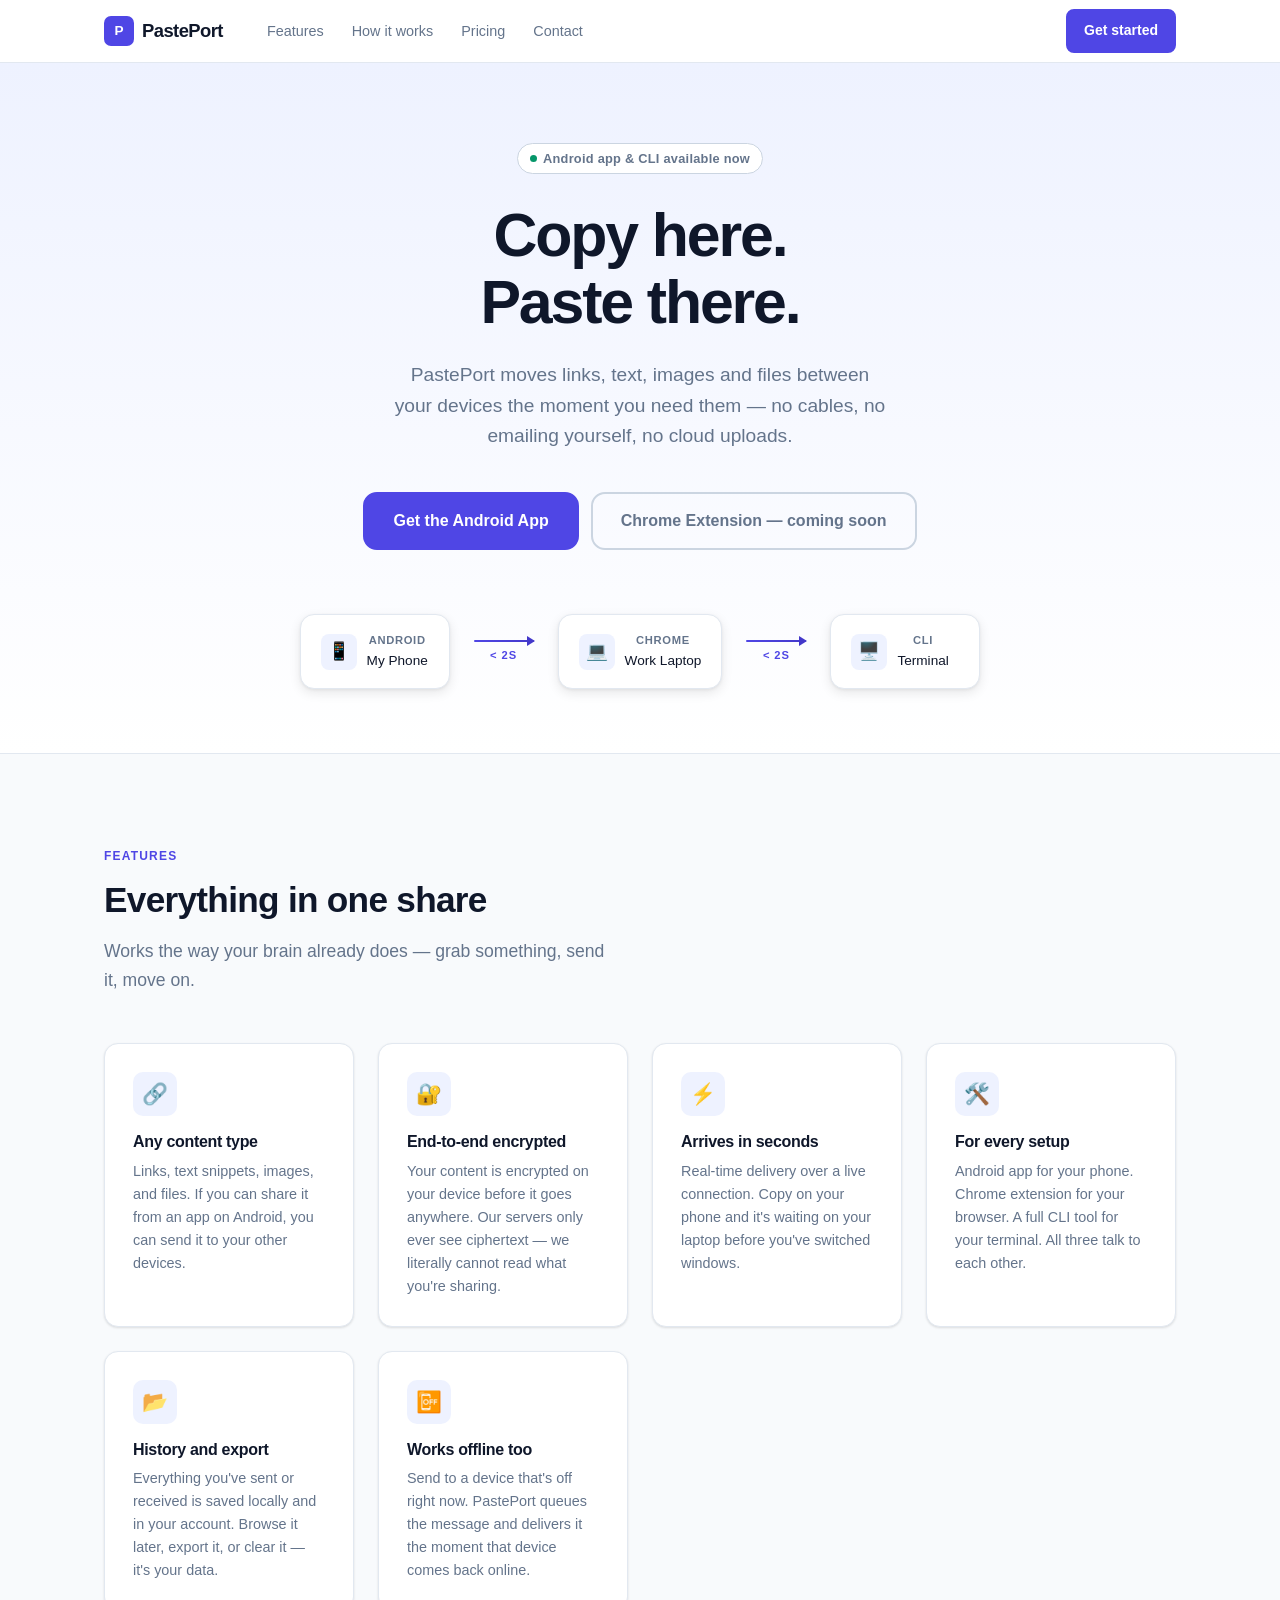
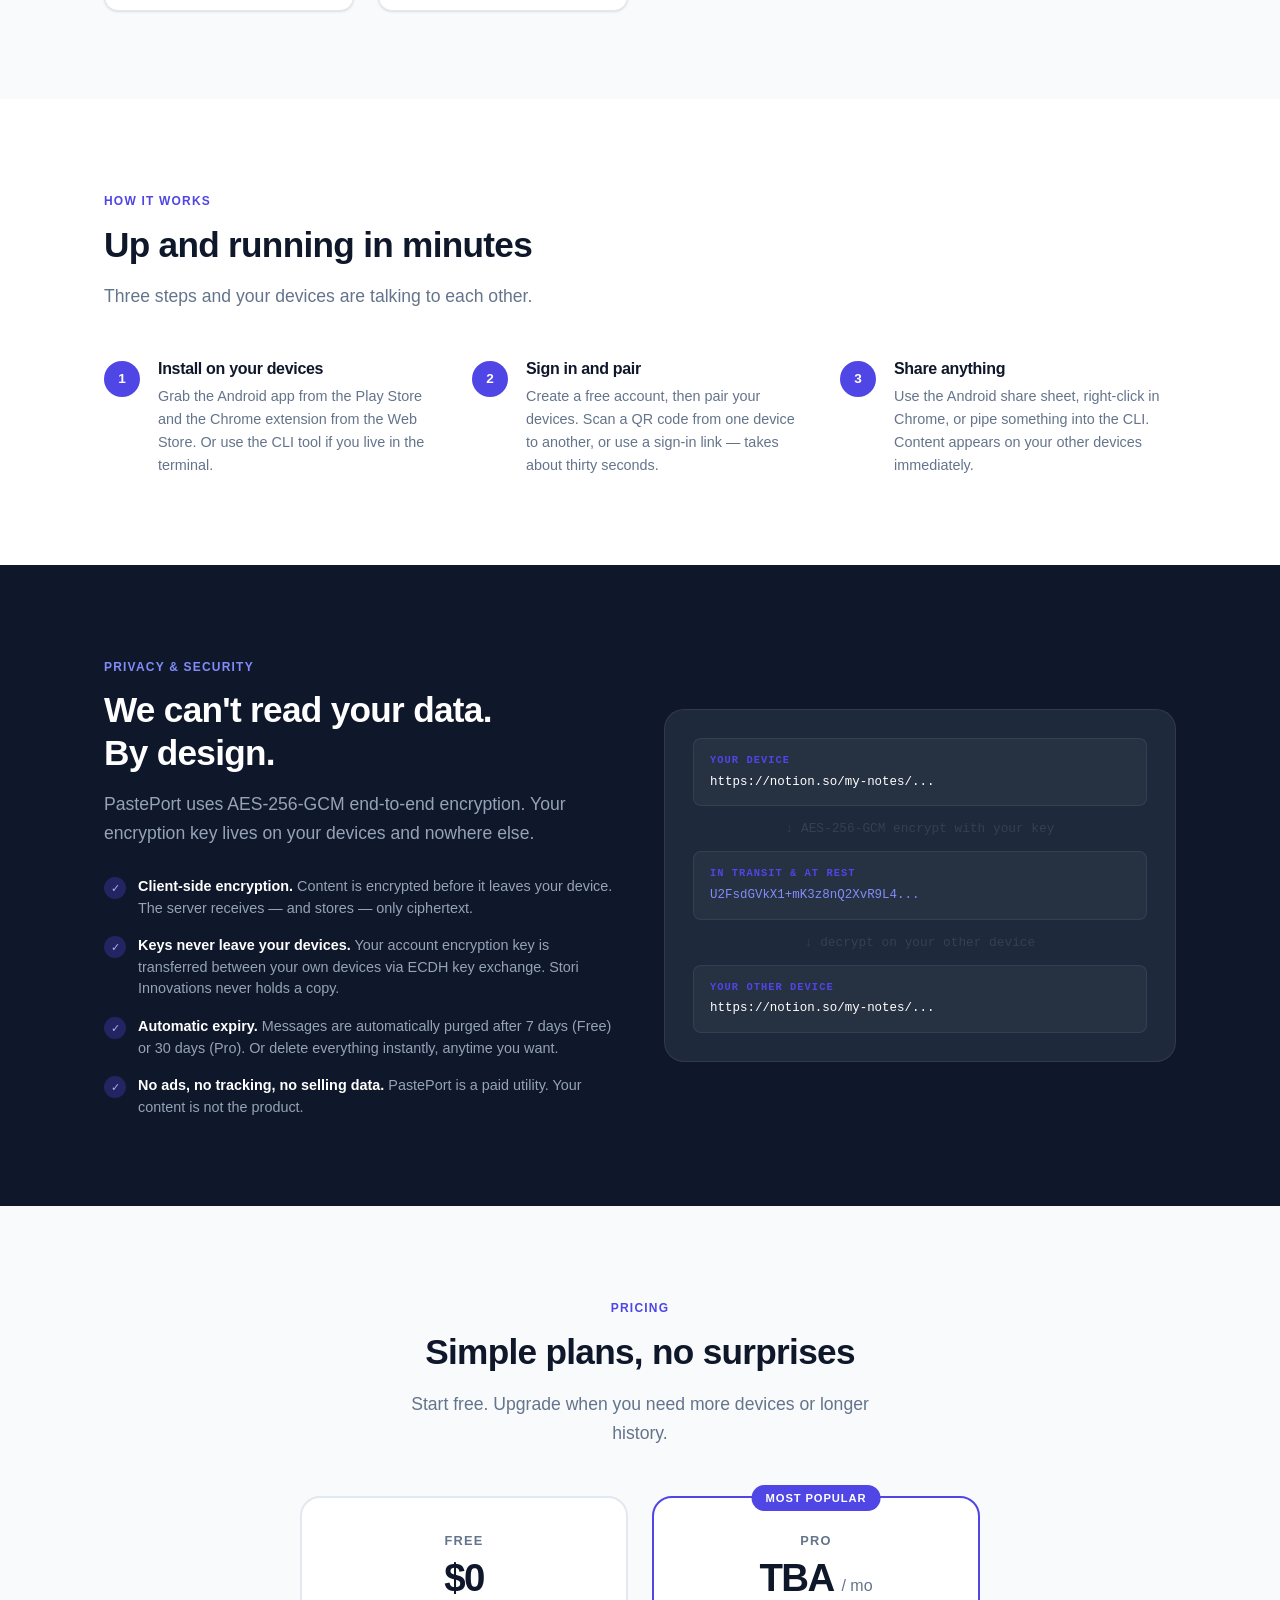
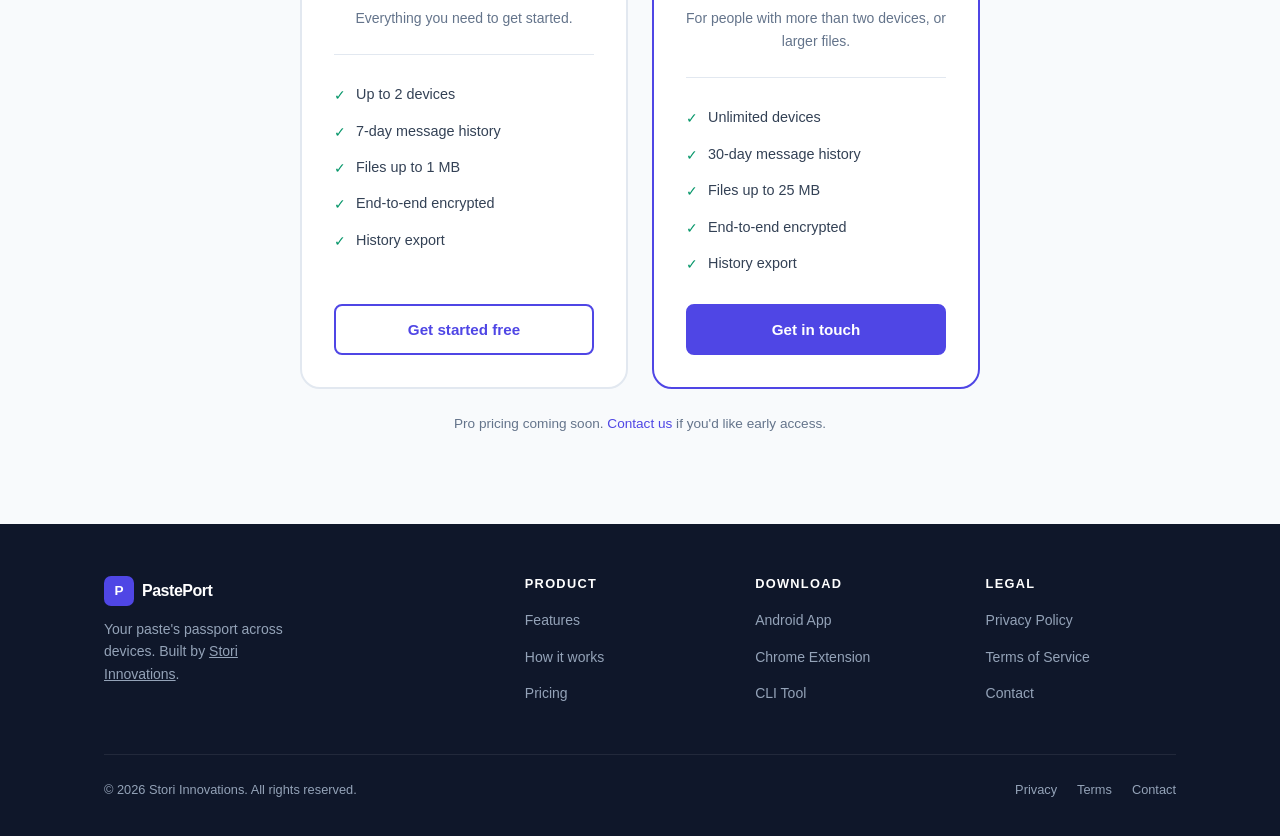
==== index.html @ 15c96013 "first draft" ====
<!DOCTYPE html>
<html lang="en">
<head>
  <meta charset="UTF-8">
  <meta name="viewport" content="width=device-width, initial-scale=1.0">
  <title>PastePort — Your clipboard, everywhere</title>
  <meta name="description" content="PastePort moves links, text, images and files between your devices in real time. End-to-end encrypted. No cables. No friction.">
  <meta property="og:title" content="PastePort — Your clipboard, everywhere">
  <meta property="og:description" content="Share anything between your Android phone, laptop and terminal in seconds. End-to-end encrypted.">
  <meta property="og:type" content="website">
  <meta property="og:url" content="https://pasteport.app">
  <meta name="theme-color" content="#4f46e5">
  <link rel="stylesheet" href="style.css">
  <link rel="icon" href="data:image/svg+xml,<svg xmlns='http://www.w3.org/2000/svg' viewBox='0 0 32 32'><rect width='32' height='32' rx='7' fill='%234f46e5'/><text x='16' y='22' text-anchor='middle' fill='white' font-size='16' font-weight='bold' font-family='system-ui'>P</text></svg>">
</head>
<body>

<header class="site-header">
  <div class="container">
    <nav class="nav" role="navigation" aria-label="Main navigation">
      <a href="/" class="nav-logo">
        <span class="logo-mark">P</span>
        PastePort
      </a>

      <button class="nav-toggle" id="nav-toggle" aria-expanded="false" aria-controls="nav-links" aria-label="Toggle navigation">
        <span class="hamburger"></span>
      </button>

      <ul class="nav-links" id="nav-links" role="list">
        <li><a href="#features">Features</a></li>
        <li><a href="#how-it-works">How it works</a></li>
        <li><a href="#pricing">Pricing</a></li>
        <li><a href="contact.html">Contact</a></li>
      </ul>

      <div class="nav-cta" id="nav-cta">
        <a href="#pricing" class="btn btn-primary btn-sm">Get started</a>
      </div>
    </nav>
  </div>
</header>

<main>

  <!-- Hero -->
  <section class="hero">
    <div class="container">
      <div class="hero-badge">
        <span class="dot"></span>
        Android app &amp; CLI available now
      </div>

      <h1>Copy here.<br>Paste there.</h1>

      <p class="hero-lead">
        PastePort moves links, text, images and files between your devices the moment you need them — no cables, no emailing yourself, no cloud uploads.
      </p>

      <div class="hero-actions">
        <a href="#" class="btn btn-primary btn-lg">
          Get the Android App
        </a>
        <a href="#" class="btn btn-ghost btn-lg">
          Chrome Extension — coming soon
        </a>
      </div>

      <div class="hero-devices" aria-hidden="true">
        <div class="device-card">
          <span class="device-icon">📱</span>
          <div>
            <div style="font-size:.7rem;color:var(--ink-muted);font-weight:600;text-transform:uppercase;letter-spacing:.06em">Android</div>
            <div>My Phone</div>
          </div>
        </div>

        <div class="transfer-arrow">
          <div class="arrow-line"></div>
          <div class="transfer-label">&lt; 2s</div>
        </div>

        <div class="device-card">
          <span class="device-icon">💻</span>
          <div>
            <div style="font-size:.7rem;color:var(--ink-muted);font-weight:600;text-transform:uppercase;letter-spacing:.06em">Chrome</div>
            <div>Work Laptop</div>
          </div>
        </div>

        <div class="transfer-arrow">
          <div class="arrow-line"></div>
          <div class="transfer-label">&lt; 2s</div>
        </div>

        <div class="device-card">
          <span class="device-icon">🖥️</span>
          <div>
            <div style="font-size:.7rem;color:var(--ink-muted);font-weight:600;text-transform:uppercase;letter-spacing:.06em">CLI</div>
            <div>Terminal</div>
          </div>
        </div>
      </div>
    </div>
  </section>

  <!-- Features -->
  <section class="section section-alt" id="features">
    <div class="container">
      <span class="section-label">Features</span>
      <h2 class="section-title">Everything in one share</h2>
      <p class="section-lead">Works the way your brain already does — grab something, send it, move on.</p>

      <div class="features-grid">
        <div class="feature-card">
          <div class="feature-icon">🔗</div>
          <h3>Any content type</h3>
          <p>Links, text snippets, images, and files. If you can share it from an app on Android, you can send it to your other devices.</p>
        </div>

        <div class="feature-card">
          <div class="feature-icon">🔐</div>
          <h3>End-to-end encrypted</h3>
          <p>Your content is encrypted on your device before it goes anywhere. Our servers only ever see ciphertext — we literally cannot read what you're sharing.</p>
        </div>

        <div class="feature-card">
          <div class="feature-icon">⚡</div>
          <h3>Arrives in seconds</h3>
          <p>Real-time delivery over a live connection. Copy on your phone and it's waiting on your laptop before you've switched windows.</p>
        </div>

        <div class="feature-card">
          <div class="feature-icon">🛠️</div>
          <h3>For every setup</h3>
          <p>Android app for your phone. Chrome extension for your browser. A full CLI tool for your terminal. All three talk to each other.</p>
        </div>

        <div class="feature-card">
          <div class="feature-icon">📂</div>
          <h3>History and export</h3>
          <p>Everything you've sent or received is saved locally and in your account. Browse it later, export it, or clear it — it's your data.</p>
        </div>

        <div class="feature-card">
          <div class="feature-icon">📴</div>
          <h3>Works offline too</h3>
          <p>Send to a device that's off right now. PastePort queues the message and delivers it the moment that device comes back online.</p>
        </div>
      </div>
    </div>
  </section>

  <!-- How it works -->
  <section class="section" id="how-it-works">
    <div class="container">
      <span class="section-label">How it works</span>
      <h2 class="section-title">Up and running in minutes</h2>
      <p class="section-lead">Three steps and your devices are talking to each other.</p>

      <ol class="steps">
        <li class="step">
          <div class="step-num">1</div>
          <div class="step-body">
            <h3>Install on your devices</h3>
            <p>Grab the Android app from the Play Store and the Chrome extension from the Web Store. Or use the CLI tool if you live in the terminal.</p>
          </div>
        </li>

        <li class="step">
          <div class="step-num">2</div>
          <div class="step-body">
            <h3>Sign in and pair</h3>
            <p>Create a free account, then pair your devices. Scan a QR code from one device to another, or use a sign-in link — takes about thirty seconds.</p>
          </div>
        </li>

        <li class="step">
          <div class="step-num">3</div>
          <div class="step-body">
            <h3>Share anything</h3>
            <p>Use the Android share sheet, right-click in Chrome, or pipe something into the CLI. Content appears on your other devices immediately.</p>
          </div>
        </li>
      </ol>
    </div>
  </section>

  <!-- Security callout -->
  <section class="section section-dark">
    <div class="container">
      <div class="security-grid">
        <div class="security-content">
          <span class="section-label">Privacy &amp; Security</span>
          <h2 class="section-title">We can't read your data.<br>By design.</h2>
          <p class="section-lead">PastePort uses AES-256-GCM end-to-end encryption. Your encryption key lives on your devices and nowhere else.</p>

          <div class="security-points">
            <div class="security-point">
              <span class="check">✓</span>
              <p><strong>Client-side encryption.</strong> Content is encrypted before it leaves your device. The server receives — and stores — only ciphertext.</p>
            </div>
            <div class="security-point">
              <span class="check">✓</span>
              <p><strong>Keys never leave your devices.</strong> Your account encryption key is transferred between your own devices via ECDH key exchange. Stori Innovations never holds a copy.</p>
            </div>
            <div class="security-point">
              <span class="check">✓</span>
              <p><strong>Automatic expiry.</strong> Messages are automatically purged after 7 days (Free) or 30 days (Pro). Or delete everything instantly, anytime you want.</p>
            </div>
            <div class="security-point">
              <span class="check">✓</span>
              <p><strong>No ads, no tracking, no selling data.</strong> PastePort is a paid utility. Your content is not the product.</p>
            </div>
          </div>
        </div>

        <div class="security-visual" aria-hidden="true">
          <div class="enc-diagram">
            <div class="enc-step">
              <div class="label">Your device</div>
              <div class="value">https://notion.so/my-notes/...</div>
            </div>
            <div class="enc-arrow">↓ AES-256-GCM encrypt with your key</div>
            <div class="enc-step">
              <div class="label">In transit &amp; at rest</div>
              <div class="value cipher">U2FsdGVkX1+mK3z8nQ2XvR9L4...</div>
            </div>
            <div class="enc-arrow">↓ decrypt on your other device</div>
            <div class="enc-step">
              <div class="label">Your other device</div>
              <div class="value">https://notion.so/my-notes/...</div>
            </div>
          </div>
        </div>
      </div>
    </div>
  </section>

  <!-- Pricing -->
  <section class="section section-alt" id="pricing">
    <div class="container" style="text-align:center">
      <span class="section-label">Pricing</span>
      <h2 class="section-title">Simple plans, no surprises</h2>
      <p class="section-lead" style="margin-inline:auto">Start free. Upgrade when you need more devices or longer history.</p>

      <div class="plans">
        <div class="plan">
          <div class="plan-name">Free</div>
          <div class="plan-price">$0</div>
          <div class="plan-desc">Everything you need to get started.</div>

          <ul class="plan-features">
            <li class="plan-feature">
              <span class="icon">✓</span>
              Up to 2 devices
            </li>
            <li class="plan-feature">
              <span class="icon">✓</span>
              7-day message history
            </li>
            <li class="plan-feature">
              <span class="icon">✓</span>
              Files up to 1 MB
            </li>
            <li class="plan-feature">
              <span class="icon">✓</span>
              End-to-end encrypted
            </li>
            <li class="plan-feature">
              <span class="icon">✓</span>
              History export
            </li>
          </ul>

          <a href="#" class="btn btn-outline">Get started free</a>
        </div>

        <div class="plan featured">
          <div class="plan-badge">Most popular</div>
          <div class="plan-name">Pro</div>
          <div class="plan-price">TBA <span>/ mo</span></div>
          <div class="plan-desc">For people with more than two devices, or larger files.</div>

          <ul class="plan-features">
            <li class="plan-feature">
              <span class="icon">✓</span>
              Unlimited devices
            </li>
            <li class="plan-feature">
              <span class="icon">✓</span>
              30-day message history
            </li>
            <li class="plan-feature">
              <span class="icon">✓</span>
              Files up to 25 MB
            </li>
            <li class="plan-feature">
              <span class="icon">✓</span>
              End-to-end encrypted
            </li>
            <li class="plan-feature">
              <span class="icon">✓</span>
              History export
            </li>
          </ul>

          <a href="contact.html" class="btn btn-primary">Get in touch</a>
        </div>
      </div>

      <p style="margin-top:24px;font-size:.85rem;color:var(--ink-muted)">
        Pro pricing coming soon. <a href="contact.html">Contact us</a> if you'd like early access.
      </p>
    </div>
  </section>

</main>

<footer class="site-footer">
  <div class="container">
    <div class="footer-grid">
      <div class="footer-brand">
        <a href="/" class="nav-logo">
          <span class="logo-mark">P</span>
          PastePort
        </a>
        <p>Your paste's passport across devices. Built by <a href="https://storiinnovations.com" style="color:#94a3b8;text-decoration:underline" target="_blank" rel="noopener">Stori Innovations</a>.</p>
      </div>

      <div class="footer-col">
        <h4>Product</h4>
        <ul>
          <li><a href="#features">Features</a></li>
          <li><a href="#how-it-works">How it works</a></li>
          <li><a href="#pricing">Pricing</a></li>
        </ul>
      </div>

      <div class="footer-col">
        <h4>Download</h4>
        <ul>
          <li><a href="#">Android App</a></li>
          <li><a href="#">Chrome Extension</a></li>
          <li><a href="#">CLI Tool</a></li>
        </ul>
      </div>

      <div class="footer-col">
        <h4>Legal</h4>
        <ul>
          <li><a href="privacy.html">Privacy Policy</a></li>
          <li><a href="terms.html">Terms of Service</a></li>
          <li><a href="contact.html">Contact</a></li>
        </ul>
      </div>
    </div>

    <div class="footer-bottom">
      <span>&copy; 2026 Stori Innovations. All rights reserved.</span>
      <div style="display:flex;gap:20px">
        <a href="privacy.html">Privacy</a>
        <a href="terms.html">Terms</a>
        <a href="contact.html">Contact</a>
      </div>
    </div>
  </div>
</footer>

<script>
  const toggle = document.getElementById('nav-toggle');
  const links = document.getElementById('nav-links');
  const cta = document.getElementById('nav-cta');

  toggle.addEventListener('click', () => {
    const open = toggle.getAttribute('aria-expanded') === 'true';
    toggle.setAttribute('aria-expanded', String(!open));
    links.classList.toggle('open', !open);
    cta.classList.toggle('open', !open);
  });

  // Close nav when a link is clicked
  links.querySelectorAll('a').forEach(a => {
    a.addEventListener('click', () => {
      toggle.setAttribute('aria-expanded', 'false');
      links.classList.remove('open');
      cta.classList.remove('open');
    });
  });
</script>

</body>
</html>
---- style.css ----
/* PastePort — shared stylesheet */

:root {
  --ink: #0f172a;
  --ink-body: #334155;
  --ink-muted: #64748b;
  --ink-faint: #94a3b8;
  --accent: #4f46e5;
  --accent-dark: #4338ca;
  --accent-bg: #eef2ff;
  --green: #059669;
  --green-bg: #ecfdf5;
  --surface: #f8fafc;
  --border: #e2e8f0;
  --border-dark: #cbd5e1;
  --white: #ffffff;
  --dark-bg: #0f172a;
  --dark-surface: #1e293b;

  --font: -apple-system, BlinkMacSystemFont, 'Segoe UI', Roboto, 'Helvetica Neue', Arial, sans-serif;
  --font-mono: 'SF Mono', 'Fira Code', 'Cascadia Code', Consolas, monospace;

  --radius: 8px;
  --radius-lg: 14px;
  --radius-xl: 20px;

  --shadow-sm: 0 1px 3px rgba(0,0,0,.07), 0 1px 2px rgba(0,0,0,.05);
  --shadow: 0 4px 12px rgba(0,0,0,.09), 0 1px 3px rgba(0,0,0,.06);
  --shadow-lg: 0 12px 32px rgba(0,0,0,.11), 0 4px 8px rgba(0,0,0,.06);

  --max-w: 1120px;
  --section-v: 88px;
}

/* ── Reset ───────────────────────────────── */
*, *::before, *::after { box-sizing: border-box; margin: 0; padding: 0; }

html { scroll-behavior: smooth; -webkit-text-size-adjust: 100%; }

body {
  font-family: var(--font);
  font-size: 1rem;
  line-height: 1.65;
  color: var(--ink-body);
  background: var(--white);
  -webkit-font-smoothing: antialiased;
}

img { display: block; max-width: 100%; }
a { color: var(--accent); text-decoration: none; }
a:hover { text-decoration: underline; }
ul, ol { list-style: none; }
button { cursor: pointer; font: inherit; }

h1, h2, h3, h4 {
  color: var(--ink);
  line-height: 1.2;
  font-weight: 700;
  letter-spacing: -0.02em;
}

/* ── Utilities ───────────────────────────── */
.container {
  max-width: var(--max-w);
  margin-inline: auto;
  padding-inline: 24px;
}

.section { padding-block: var(--section-v); }
.section-alt { background: var(--surface); }
.section-dark { background: var(--dark-bg); color: var(--white); }

.section-label {
  display: inline-block;
  font-size: .75rem;
  font-weight: 600;
  letter-spacing: .1em;
  text-transform: uppercase;
  color: var(--accent);
  margin-bottom: 12px;
}

.section-title {
  font-size: clamp(1.6rem, 3.5vw, 2.2rem);
  margin-bottom: 16px;
}

.section-lead {
  font-size: 1.1rem;
  color: var(--ink-muted);
  max-width: 52ch;
}

/* ── Buttons ─────────────────────────────── */
.btn {
  display: inline-flex;
  align-items: center;
  gap: 8px;
  padding: 11px 22px;
  border-radius: var(--radius);
  font-size: .95rem;
  font-weight: 600;
  border: 2px solid transparent;
  transition: background .15s, color .15s, border-color .15s, transform .1s, box-shadow .15s;
  text-decoration: none;
  white-space: nowrap;
}
.btn:hover { text-decoration: none; }
.btn:active { transform: translateY(1px); }

.btn-primary {
  background: var(--accent);
  color: var(--white);
  border-color: var(--accent);
}
.btn-primary:hover {
  background: var(--accent-dark);
  border-color: var(--accent-dark);
  box-shadow: 0 4px 14px rgba(79,70,229,.35);
}

.btn-outline {
  background: transparent;
  color: var(--accent);
  border-color: var(--accent);
}
.btn-outline:hover {
  background: var(--accent-bg);
}

.btn-ghost {
  background: transparent;
  color: var(--ink-muted);
  border-color: var(--border-dark);
}
.btn-ghost:hover {
  color: var(--ink);
  border-color: var(--ink-muted);
  background: var(--surface);
}

.btn-white {
  background: var(--white);
  color: var(--accent);
  border-color: var(--white);
}
.btn-white:hover {
  background: #f0f4ff;
}

.btn-lg { padding: 14px 28px; font-size: 1rem; border-radius: var(--radius-lg); }
.btn-sm { padding: 8px 16px; font-size: .875rem; }

/* ── Navigation ─────────────────────────── */
.site-header {
  position: sticky;
  top: 0;
  z-index: 100;
  background: rgba(255,255,255,.88);
  backdrop-filter: blur(12px);
  -webkit-backdrop-filter: blur(12px);
  border-bottom: 1px solid var(--border);
}

.nav {
  display: flex;
  align-items: center;
  justify-content: space-between;
  height: 62px;
  gap: 32px;
}

.nav-logo {
  font-size: 1.15rem;
  font-weight: 800;
  color: var(--ink);
  letter-spacing: -0.03em;
  text-decoration: none;
  display: flex;
  align-items: center;
  gap: 8px;
  flex-shrink: 0;
}
.nav-logo:hover { text-decoration: none; color: var(--accent); }

.logo-mark {
  width: 30px;
  height: 30px;
  background: var(--accent);
  border-radius: 7px;
  display: flex;
  align-items: center;
  justify-content: center;
  color: white;
  font-size: .85rem;
  font-weight: 800;
  letter-spacing: 0;
  flex-shrink: 0;
}

.nav-links {
  display: flex;
  align-items: center;
  gap: 4px;
  flex: 1;
}

.nav-links a {
  color: var(--ink-muted);
  font-size: .9rem;
  font-weight: 500;
  padding: 6px 12px;
  border-radius: 6px;
  text-decoration: none;
  transition: color .15s, background .15s;
}
.nav-links a:hover {
  color: var(--ink);
  background: var(--surface);
  text-decoration: none;
}

.nav-cta { margin-left: auto; }

.nav-toggle {
  display: none;
  background: none;
  border: none;
  padding: 6px;
  color: var(--ink);
  border-radius: 6px;
}
.nav-toggle:hover { background: var(--surface); }

.hamburger, .hamburger::before, .hamburger::after {
  display: block;
  width: 22px;
  height: 2px;
  background: currentColor;
  border-radius: 2px;
  transition: transform .25s, opacity .25s;
}
.hamburger { position: relative; }
.hamburger::before, .hamburger::after {
  content: '';
  position: absolute;
  left: 0;
}
.hamburger::before { top: -6px; }
.hamburger::after { bottom: -6px; }

.nav-toggle[aria-expanded="true"] .hamburger { background: transparent; }
.nav-toggle[aria-expanded="true"] .hamburger::before { transform: rotate(45deg) translate(4px, 4px); }
.nav-toggle[aria-expanded="true"] .hamburger::after { transform: rotate(-45deg) translate(4px, -4px); }

/* ── Hero ────────────────────────────────── */
.hero {
  padding-block: 80px 64px;
  text-align: center;
  background: linear-gradient(180deg, var(--accent-bg) 0%, var(--white) 100%);
  border-bottom: 1px solid var(--border);
}

.hero-badge {
  display: inline-flex;
  align-items: center;
  gap: 6px;
  background: var(--white);
  border: 1px solid var(--border-dark);
  color: var(--ink-muted);
  font-size: .8rem;
  font-weight: 600;
  padding: 4px 12px;
  border-radius: 99px;
  margin-bottom: 28px;
  letter-spacing: .02em;
}
.hero-badge .dot {
  width: 7px;
  height: 7px;
  background: var(--green);
  border-radius: 50%;
}

.hero h1 {
  font-size: clamp(2.4rem, 6vw, 3.8rem);
  line-height: 1.1;
  letter-spacing: -0.035em;
  margin-bottom: 24px;
  max-width: 14ch;
  margin-inline: auto;
}

.hero-lead {
  font-size: clamp(1rem, 2.2vw, 1.2rem);
  color: var(--ink-muted);
  max-width: 46ch;
  margin-inline: auto;
  margin-bottom: 40px;
  line-height: 1.6;
}

.hero-actions {
  display: flex;
  gap: 12px;
  justify-content: center;
  flex-wrap: wrap;
}

.hero-devices {
  margin-top: 64px;
  display: flex;
  align-items: center;
  justify-content: center;
  gap: 24px;
  flex-wrap: wrap;
}

.device-card {
  background: var(--white);
  border: 1px solid var(--border);
  border-radius: var(--radius-lg);
  padding: 16px 20px;
  box-shadow: var(--shadow);
  display: flex;
  align-items: center;
  gap: 10px;
  font-size: .85rem;
  font-weight: 500;
  color: var(--ink);
  min-width: 150px;
}
.device-icon {
  width: 36px;
  height: 36px;
  border-radius: 8px;
  background: var(--accent-bg);
  display: flex;
  align-items: center;
  justify-content: center;
  font-size: 1.1rem;
  flex-shrink: 0;
}

.transfer-arrow {
  display: flex;
  flex-direction: column;
  align-items: center;
  gap: 4px;
  color: var(--accent);
}
.transfer-arrow .arrow-line {
  width: 60px;
  height: 2px;
  background: linear-gradient(90deg, var(--accent), var(--accent-dark));
  border-radius: 2px;
  position: relative;
}
.transfer-arrow .arrow-line::after {
  content: '';
  position: absolute;
  right: -1px;
  top: 50%;
  transform: translateY(-50%);
  border-left: 8px solid var(--accent-dark);
  border-top: 5px solid transparent;
  border-bottom: 5px solid transparent;
}
.transfer-label {
  font-size: .7rem;
  font-weight: 600;
  letter-spacing: .08em;
  text-transform: uppercase;
  color: var(--accent);
}

/* ── Features ────────────────────────────── */
.features-grid {
  display: grid;
  grid-template-columns: repeat(auto-fit, minmax(240px, 1fr));
  gap: 24px;
  margin-top: 48px;
}

.feature-card {
  background: var(--white);
  border: 1px solid var(--border);
  border-radius: var(--radius-lg);
  padding: 28px;
  box-shadow: var(--shadow-sm);
  transition: box-shadow .2s, transform .2s;
}
.feature-card:hover {
  box-shadow: var(--shadow);
  transform: translateY(-2px);
}

.feature-icon {
  width: 44px;
  height: 44px;
  background: var(--accent-bg);
  border-radius: 10px;
  display: flex;
  align-items: center;
  justify-content: center;
  font-size: 1.3rem;
  margin-bottom: 16px;
}

.feature-card h3 {
  font-size: 1rem;
  font-weight: 700;
  margin-bottom: 8px;
  color: var(--ink);
}

.feature-card p {
  font-size: .9rem;
  color: var(--ink-muted);
  line-height: 1.6;
}

/* ── How it works ────────────────────────── */
.steps {
  display: grid;
  grid-template-columns: repeat(auto-fit, minmax(260px, 1fr));
  gap: 32px;
  margin-top: 48px;
}

.step {
  display: flex;
  gap: 18px;
  align-items: flex-start;
}

.step-num {
  width: 36px;
  height: 36px;
  background: var(--accent);
  color: var(--white);
  border-radius: 50%;
  display: flex;
  align-items: center;
  justify-content: center;
  font-size: .85rem;
  font-weight: 800;
  flex-shrink: 0;
  margin-top: 2px;
}

.step-body h3 {
  font-size: 1rem;
  font-weight: 700;
  margin-bottom: 6px;
  color: var(--ink);
}

.step-body p {
  font-size: .9rem;
  color: var(--ink-muted);
  line-height: 1.6;
}

/* ── Security callout ───────────────────── */
.security-grid {
  display: grid;
  grid-template-columns: 1fr 1fr;
  gap: 48px;
  align-items: center;
}

.security-content .section-label { color: #818cf8; }
.security-content .section-title { color: var(--white); }
.security-content .section-lead { color: #94a3b8; }

.security-points {
  margin-top: 28px;
  display: flex;
  flex-direction: column;
  gap: 16px;
}

.security-point {
  display: flex;
  gap: 12px;
  align-items: flex-start;
}
.security-point .check {
  width: 22px;
  height: 22px;
  background: rgba(79,70,229,.3);
  border-radius: 50%;
  display: flex;
  align-items: center;
  justify-content: center;
  font-size: .7rem;
  color: #a5b4fc;
  flex-shrink: 0;
  margin-top: 1px;
}
.security-point p {
  font-size: .9rem;
  color: #94a3b8;
  line-height: 1.5;
}
.security-point p strong { color: var(--white); }

.security-visual {
  background: var(--dark-surface);
  border: 1px solid rgba(255,255,255,.08);
  border-radius: var(--radius-xl);
  padding: 28px;
  font-family: var(--font-mono);
}

.enc-diagram {
  display: flex;
  flex-direction: column;
  gap: 12px;
}

.enc-step {
  background: rgba(255,255,255,.04);
  border: 1px solid rgba(255,255,255,.07);
  border-radius: var(--radius);
  padding: 14px 16px;
  font-size: .78rem;
  color: #94a3b8;
  line-height: 1.5;
}
.enc-step .label {
  font-size: .65rem;
  text-transform: uppercase;
  letter-spacing: .1em;
  color: #4f46e5;
  font-weight: 700;
  margin-bottom: 4px;
}
.enc-step .value { color: var(--white); word-break: break-all; }
.enc-step .value.cipher { color: #818cf8; }
.enc-arrow { text-align: center; color: #334155; font-size: .8rem; }

/* ── Pricing ─────────────────────────────── */
.plans {
  display: grid;
  grid-template-columns: repeat(auto-fit, minmax(280px, 1fr));
  gap: 24px;
  margin-top: 48px;
  max-width: 680px;
  margin-inline: auto;
  margin-top: 48px;
}

.plan {
  border: 2px solid var(--border);
  border-radius: var(--radius-xl);
  padding: 32px;
  background: var(--white);
  display: flex;
  flex-direction: column;
}
.plan.featured {
  border-color: var(--accent);
  position: relative;
}

.plan-badge {
  position: absolute;
  top: -13px;
  left: 50%;
  transform: translateX(-50%);
  background: var(--accent);
  color: var(--white);
  font-size: .7rem;
  font-weight: 700;
  letter-spacing: .08em;
  text-transform: uppercase;
  padding: 4px 14px;
  border-radius: 99px;
  white-space: nowrap;
}

.plan-name {
  font-size: .8rem;
  font-weight: 700;
  text-transform: uppercase;
  letter-spacing: .1em;
  color: var(--ink-muted);
  margin-bottom: 8px;
}

.plan-price {
  font-size: 2.4rem;
  font-weight: 800;
  color: var(--ink);
  letter-spacing: -0.04em;
  line-height: 1;
  margin-bottom: 4px;
}
.plan-price span {
  font-size: 1rem;
  font-weight: 500;
  color: var(--ink-muted);
  letter-spacing: 0;
}

.plan-desc {
  font-size: .875rem;
  color: var(--ink-muted);
  margin-bottom: 28px;
  margin-top: 6px;
  padding-bottom: 24px;
  border-bottom: 1px solid var(--border);
}

.plan-features {
  flex: 1;
  display: flex;
  flex-direction: column;
  gap: 12px;
  margin-bottom: 28px;
}

.plan-feature {
  display: flex;
  gap: 10px;
  align-items: flex-start;
  font-size: .9rem;
  color: var(--ink-body);
}
.plan-feature .icon {
  color: var(--green);
  font-size: .85rem;
  margin-top: 2px;
  flex-shrink: 0;
}

.plan .btn { width: 100%; justify-content: center; margin-top: auto; }

/* ── Footer ──────────────────────────────── */
.site-footer {
  background: var(--dark-bg);
  color: #94a3b8;
  padding-block: 52px 36px;
}

.footer-grid {
  display: grid;
  grid-template-columns: 2fr 1fr 1fr 1fr;
  gap: 40px;
  margin-bottom: 48px;
}

.footer-brand .nav-logo { color: var(--white); font-size: 1rem; }
.footer-brand p {
  margin-top: 12px;
  font-size: .875rem;
  line-height: 1.6;
  max-width: 26ch;
}

.footer-col h4 {
  color: var(--white);
  font-size: .8rem;
  font-weight: 700;
  text-transform: uppercase;
  letter-spacing: .1em;
  margin-bottom: 16px;
}

.footer-col ul {
  display: flex;
  flex-direction: column;
  gap: 10px;
}

.footer-col a {
  color: #94a3b8;
  font-size: .875rem;
  text-decoration: none;
  transition: color .15s;
}
.footer-col a:hover { color: var(--white); text-decoration: none; }

.footer-bottom {
  border-top: 1px solid rgba(255,255,255,.08);
  padding-top: 24px;
  display: flex;
  justify-content: space-between;
  align-items: center;
  gap: 16px;
  flex-wrap: wrap;
  font-size: .8rem;
}

.footer-bottom a { color: #94a3b8; }
.footer-bottom a:hover { color: var(--white); text-decoration: none; }

/* ── Contact ─────────────────────────────── */
.contact-grid {
  display: grid;
  grid-template-columns: 1fr 1.5fr;
  gap: 64px;
  align-items: start;
  padding-block: var(--section-v);
}

.contact-info h1 {
  font-size: clamp(1.8rem, 3.5vw, 2.4rem);
  margin-bottom: 16px;
}
.contact-info p {
  color: var(--ink-muted);
  margin-bottom: 32px;
}

.contact-methods {
  display: flex;
  flex-direction: column;
  gap: 20px;
}

.contact-method {
  display: flex;
  gap: 14px;
  align-items: flex-start;
}
.contact-method .icon {
  width: 40px;
  height: 40px;
  background: var(--accent-bg);
  border-radius: 10px;
  display: flex;
  align-items: center;
  justify-content: center;
  font-size: 1rem;
  flex-shrink: 0;
}
.contact-method h4 {
  font-size: .875rem;
  font-weight: 700;
  color: var(--ink);
  margin-bottom: 2px;
}
.contact-method p {
  font-size: .875rem;
  color: var(--ink-muted);
  margin: 0;
}
.contact-method a { color: var(--accent); }

.contact-form-wrap {
  background: var(--surface);
  border: 1px solid var(--border);
  border-radius: var(--radius-xl);
  padding: 36px;
}

.form-row {
  display: grid;
  grid-template-columns: 1fr 1fr;
  gap: 16px;
}

.form-group {
  display: flex;
  flex-direction: column;
  gap: 6px;
  margin-bottom: 20px;
}

.form-group label {
  font-size: .85rem;
  font-weight: 600;
  color: var(--ink);
}

.form-group input,
.form-group select,
.form-group textarea {
  padding: 10px 14px;
  border: 1.5px solid var(--border-dark);
  border-radius: var(--radius);
  font: inherit;
  font-size: .9rem;
  color: var(--ink);
  background: var(--white);
  transition: border-color .15s, box-shadow .15s;
  outline: none;
  resize: vertical;
}
.form-group input:focus,
.form-group select:focus,
.form-group textarea:focus {
  border-color: var(--accent);
  box-shadow: 0 0 0 3px rgba(79,70,229,.12);
}

.form-note {
  font-size: .78rem;
  color: var(--ink-muted);
  margin-top: 12px;
}

/* ── Prose pages (privacy, terms) ────────── */
.prose-hero {
  background: var(--surface);
  border-bottom: 1px solid var(--border);
  padding-block: 56px 48px;
}
.prose-hero h1 { font-size: clamp(1.8rem, 4vw, 2.6rem); margin-bottom: 8px; }
.prose-hero p { color: var(--ink-muted); font-size: .95rem; }

.prose-body {
  padding-block: 56px;
}

.prose-layout {
  display: grid;
  grid-template-columns: 220px 1fr;
  gap: 56px;
  align-items: start;
}

.prose-nav {
  position: sticky;
  top: 80px;
}

.prose-nav h4 {
  font-size: .7rem;
  font-weight: 700;
  text-transform: uppercase;
  letter-spacing: .1em;
  color: var(--ink-muted);
  margin-bottom: 12px;
}

.prose-nav ul {
  display: flex;
  flex-direction: column;
  gap: 2px;
}

.prose-nav a {
  display: block;
  font-size: .85rem;
  color: var(--ink-muted);
  padding: 5px 10px;
  border-radius: 6px;
  text-decoration: none;
  border-left: 2px solid transparent;
  transition: color .15s, background .15s, border-color .15s;
}
.prose-nav a:hover {
  color: var(--ink);
  background: var(--surface);
  border-left-color: var(--accent);
}

.prose-content { min-width: 0; }

.prose-section {
  margin-bottom: 48px;
  scroll-margin-top: 80px;
}

.prose-section h2 {
  font-size: 1.3rem;
  margin-bottom: 14px;
  padding-bottom: 10px;
  border-bottom: 1px solid var(--border);
}

.prose-section h3 {
  font-size: 1rem;
  font-weight: 700;
  margin-top: 20px;
  margin-bottom: 8px;
  color: var(--ink);
}

.prose-section p {
  font-size: .95rem;
  color: var(--ink-body);
  line-height: 1.75;
  margin-bottom: 12px;
}

.prose-section ul {
  list-style: disc;
  padding-left: 22px;
  display: flex;
  flex-direction: column;
  gap: 6px;
  margin-bottom: 12px;
}

.prose-section ul li {
  font-size: .95rem;
  color: var(--ink-body);
  line-height: 1.65;
}

.prose-section a { color: var(--accent); }

.notice-box {
  background: var(--accent-bg);
  border-left: 3px solid var(--accent);
  border-radius: 0 var(--radius) var(--radius) 0;
  padding: 14px 18px;
  margin-block: 16px;
  font-size: .9rem;
  color: var(--ink-body);
}

/* ── Responsive ──────────────────────────── */
@media (max-width: 960px) {
  .footer-grid { grid-template-columns: 1fr 1fr; }
  .security-grid { grid-template-columns: 1fr; }
  .security-visual { display: none; }
  .prose-layout { grid-template-columns: 1fr; }
  .prose-nav { display: none; }
}

@media (max-width: 768px) {
  :root { --section-v: 60px; }

  .nav-toggle { display: flex; }
  .nav-links, .nav-cta {
    display: none;
    position: absolute;
    top: 62px;
    left: 0;
    right: 0;
    background: var(--white);
    border-bottom: 1px solid var(--border);
    padding: 12px 24px 20px;
    flex-direction: column;
    align-items: stretch;
    gap: 4px;
    box-shadow: 0 8px 20px rgba(0,0,0,.08);
  }
  .nav-links.open, .nav-cta.open {
    display: flex;
  }
  .nav-links a { padding: 10px 12px; font-size: .95rem; }
  .nav-cta { border-bottom: none; padding-top: 8px; }
  .nav-cta .btn { width: 100%; justify-content: center; }
  .nav { position: relative; }

  .hero { padding-block: 56px 44px; }
  .hero-devices { gap: 12px; }
  .transfer-arrow .arrow-line { width: 32px; }
  .device-card { min-width: 130px; font-size: .8rem; }

  .footer-grid { grid-template-columns: 1fr; gap: 32px; }
  .footer-brand p { max-width: none; }
  .footer-bottom { flex-direction: column; align-items: flex-start; gap: 8px; }

  .contact-grid { grid-template-columns: 1fr; gap: 40px; padding-block: 48px; }
  .form-row { grid-template-columns: 1fr; }
  .contact-form-wrap { padding: 24px; }
}

@media (max-width: 480px) {
  .plans { grid-template-columns: 1fr; max-width: 100%; }
  .hero-actions { flex-direction: column; align-items: center; }
  .hero-actions .btn { width: 100%; justify-content: center; max-width: 320px; }
  .features-grid { grid-template-columns: 1fr; }
  .steps { grid-template-columns: 1fr; }
}
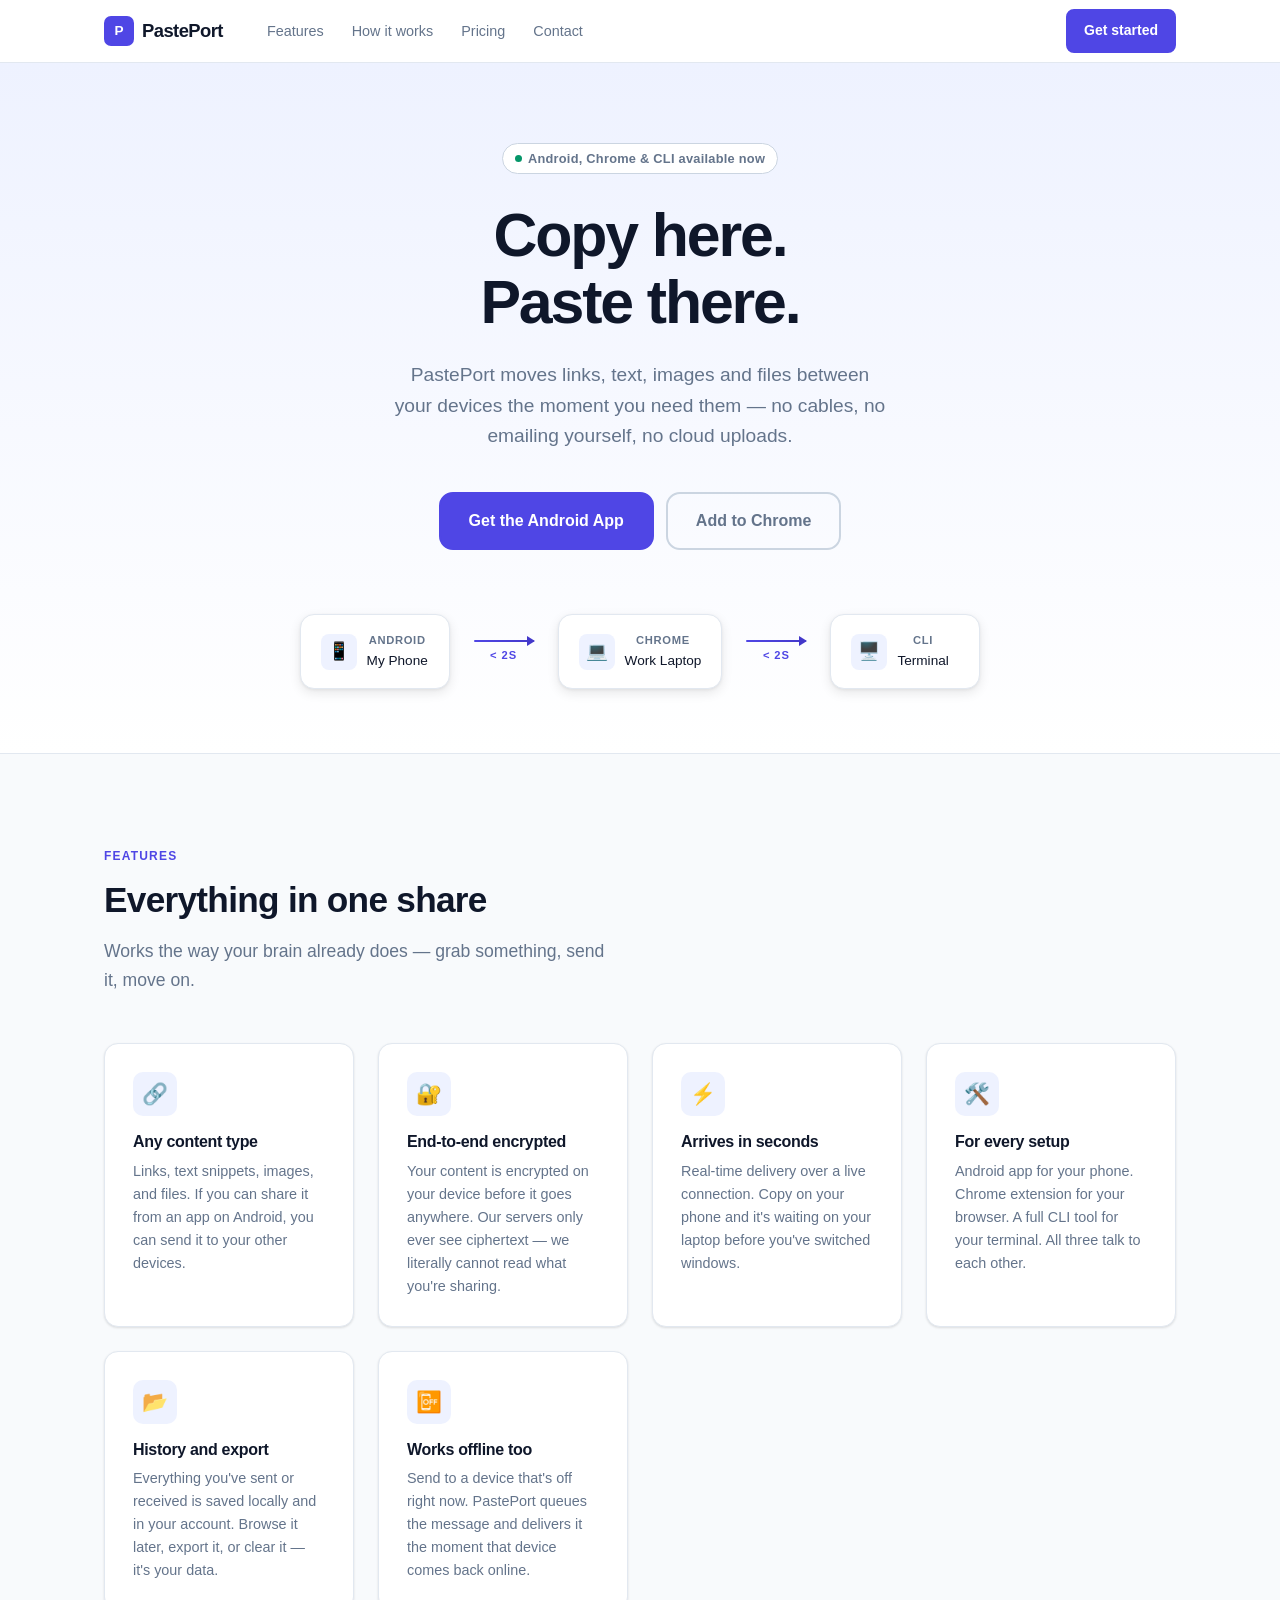
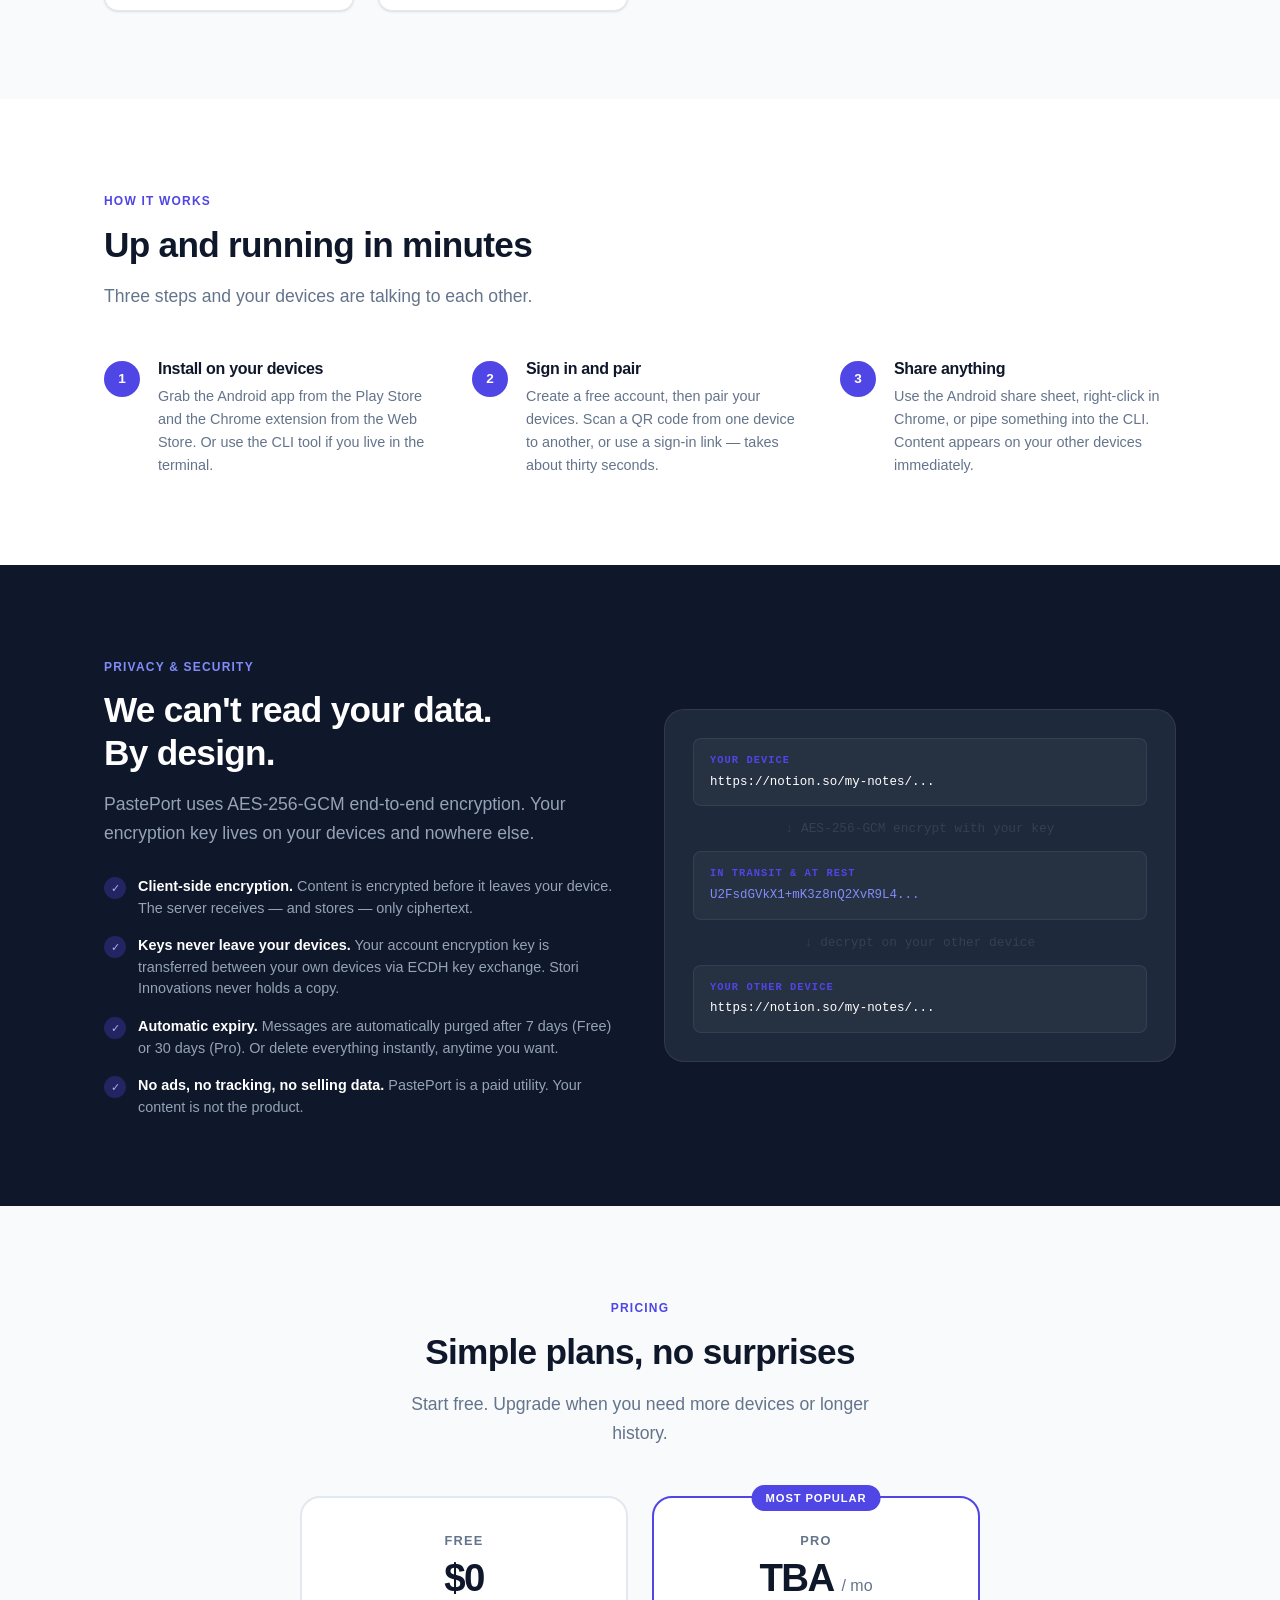
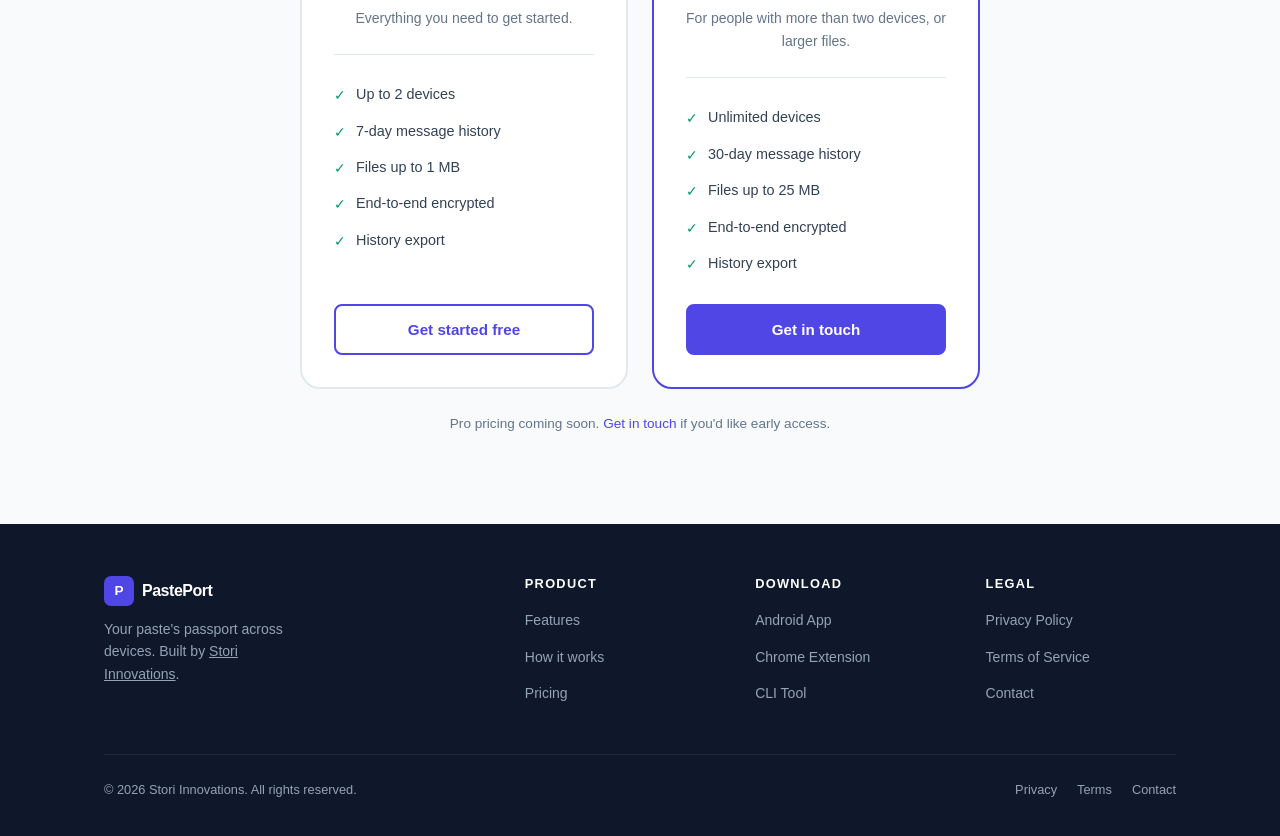
==== commit 737cc9e9: "extension info added" ====
--- a/index.html
+++ b/index.html
@@ -48,7 +48,7 @@
     <div class="container">
       <div class="hero-badge">
         <span class="dot"></span>
-        Android app &amp; CLI available now
+        Android, Chrome &amp; CLI available now
       </div>
 
       <h1>Copy here.<br>Paste there.</h1>
@@ -62,7 +62,7 @@
           Get the Android App
         </a>
         <a href="#" class="btn btn-ghost btn-lg">
-          Chrome Extension — coming soon
+          Add to Chrome
         </a>
       </div>
 
@@ -310,7 +310,7 @@
       </div>
 
       <p style="margin-top:24px;font-size:.85rem;color:var(--ink-muted)">
-        Pro pricing coming soon. <a href="contact.html">Contact us</a> if you'd like early access.
+        Pro pricing coming soon. <a href="contact.html">Get in touch</a> if you'd like early access.
       </p>
     </div>
   </section>
@@ -341,7 +341,7 @@
         <h4>Download</h4>
         <ul>
           <li><a href="#">Android App</a></li>
-          <li><a href="#">Chrome Extension</a></li>
+          <li><a href="#">Chrome Extension</a></li>  <!-- add Web Store link -->
           <li><a href="#">CLI Tool</a></li>
         </ul>
       </div>
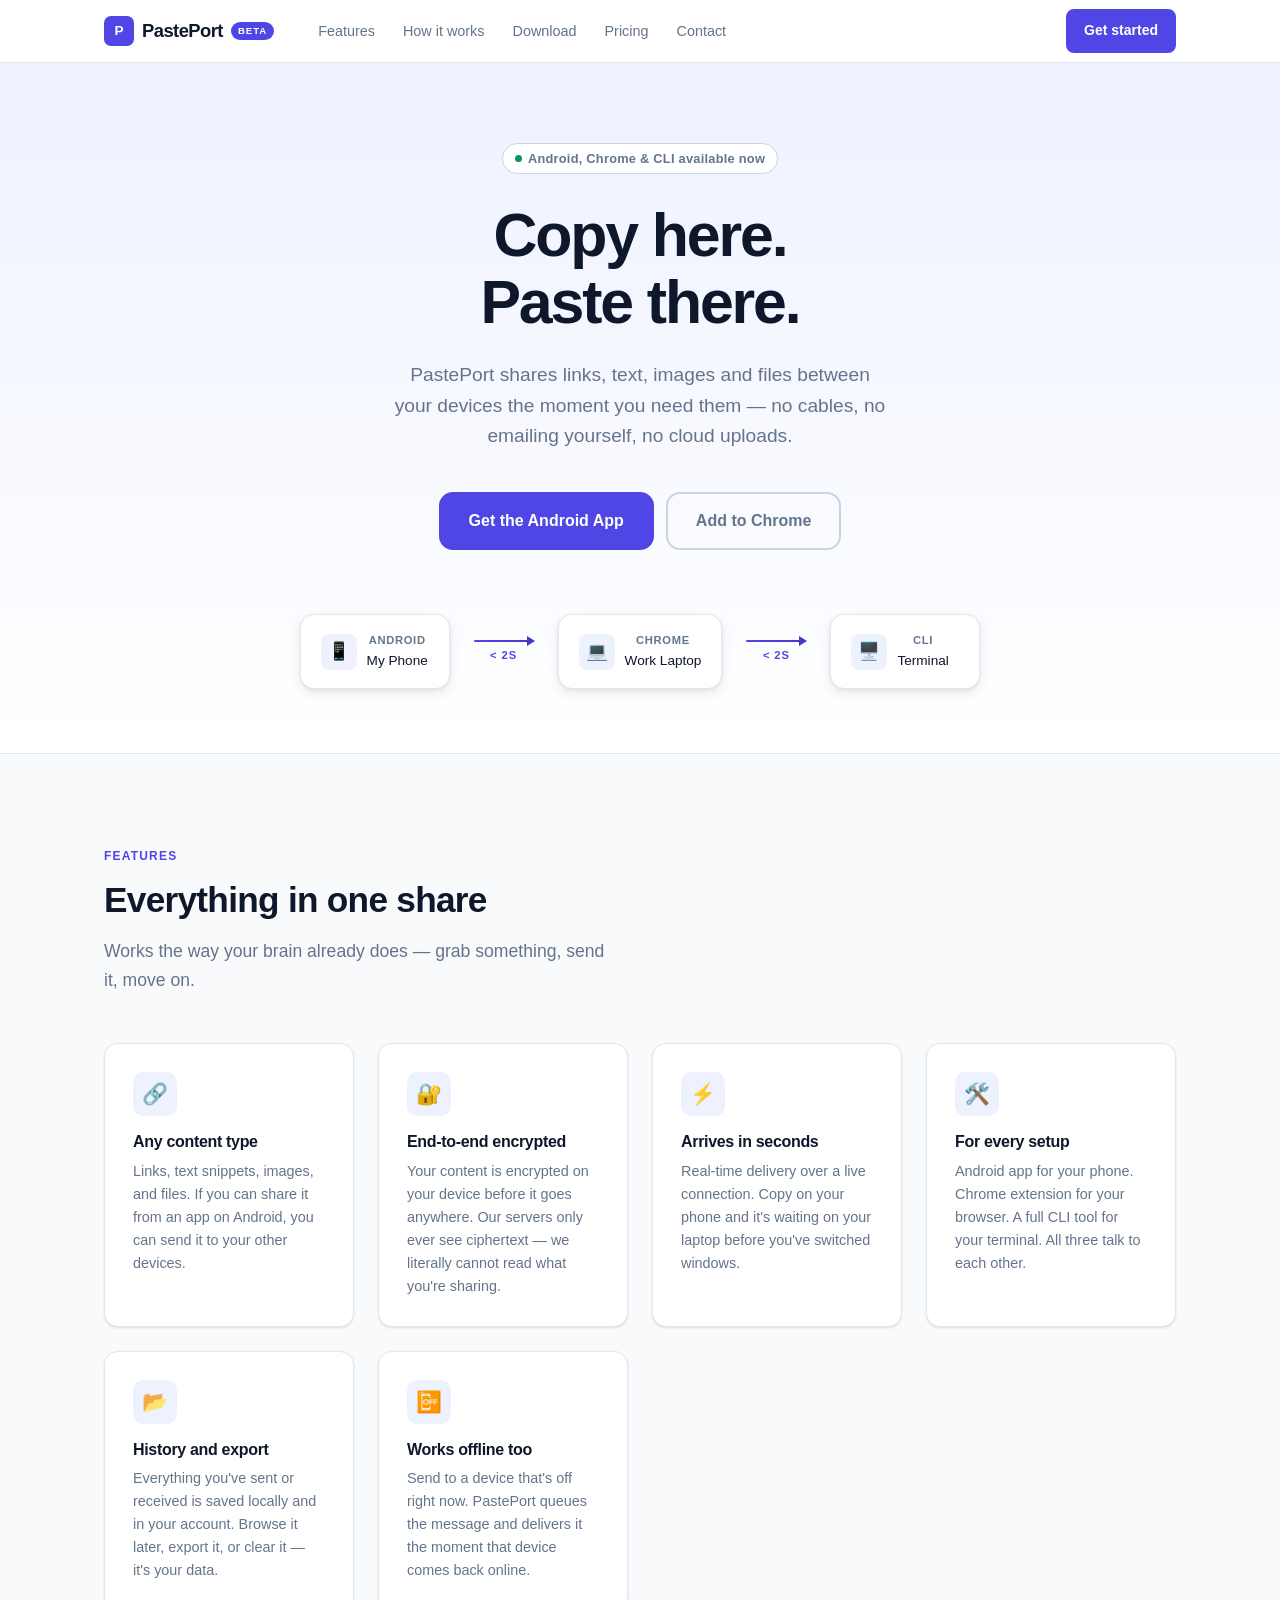
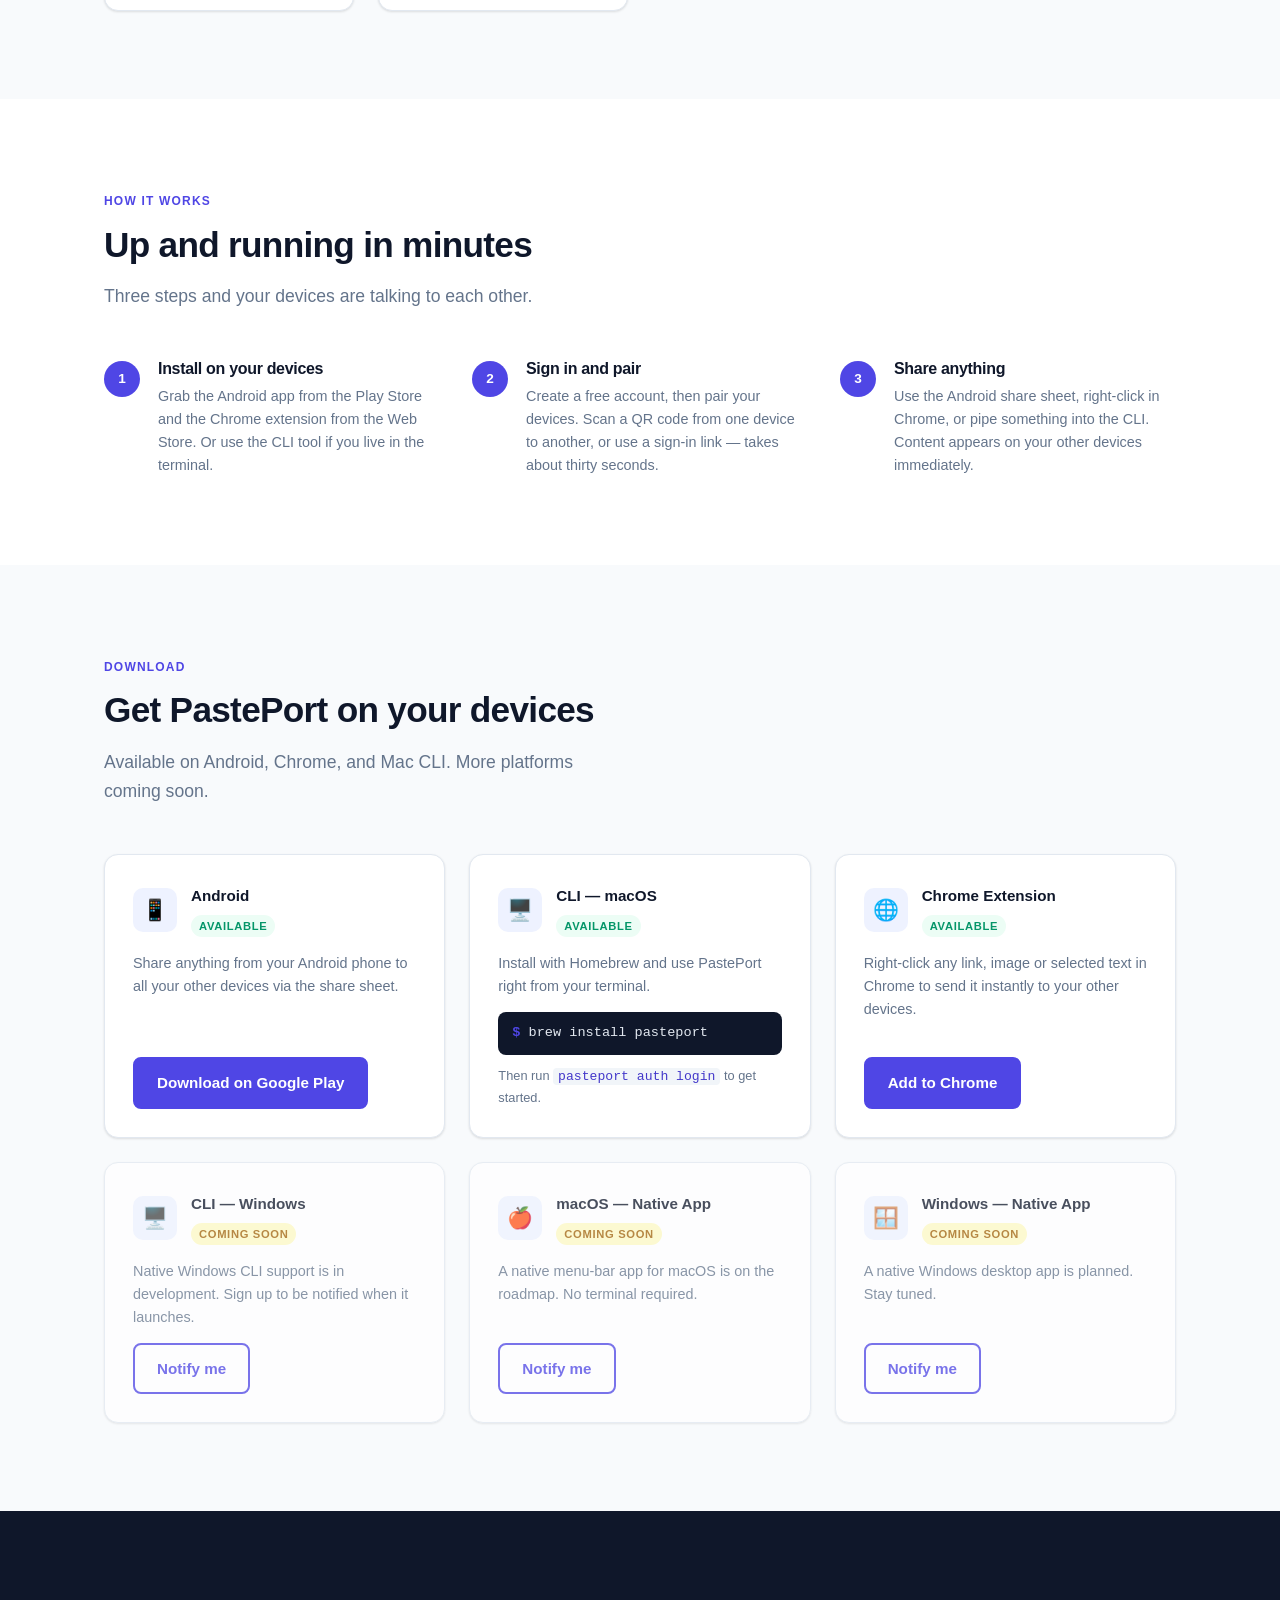
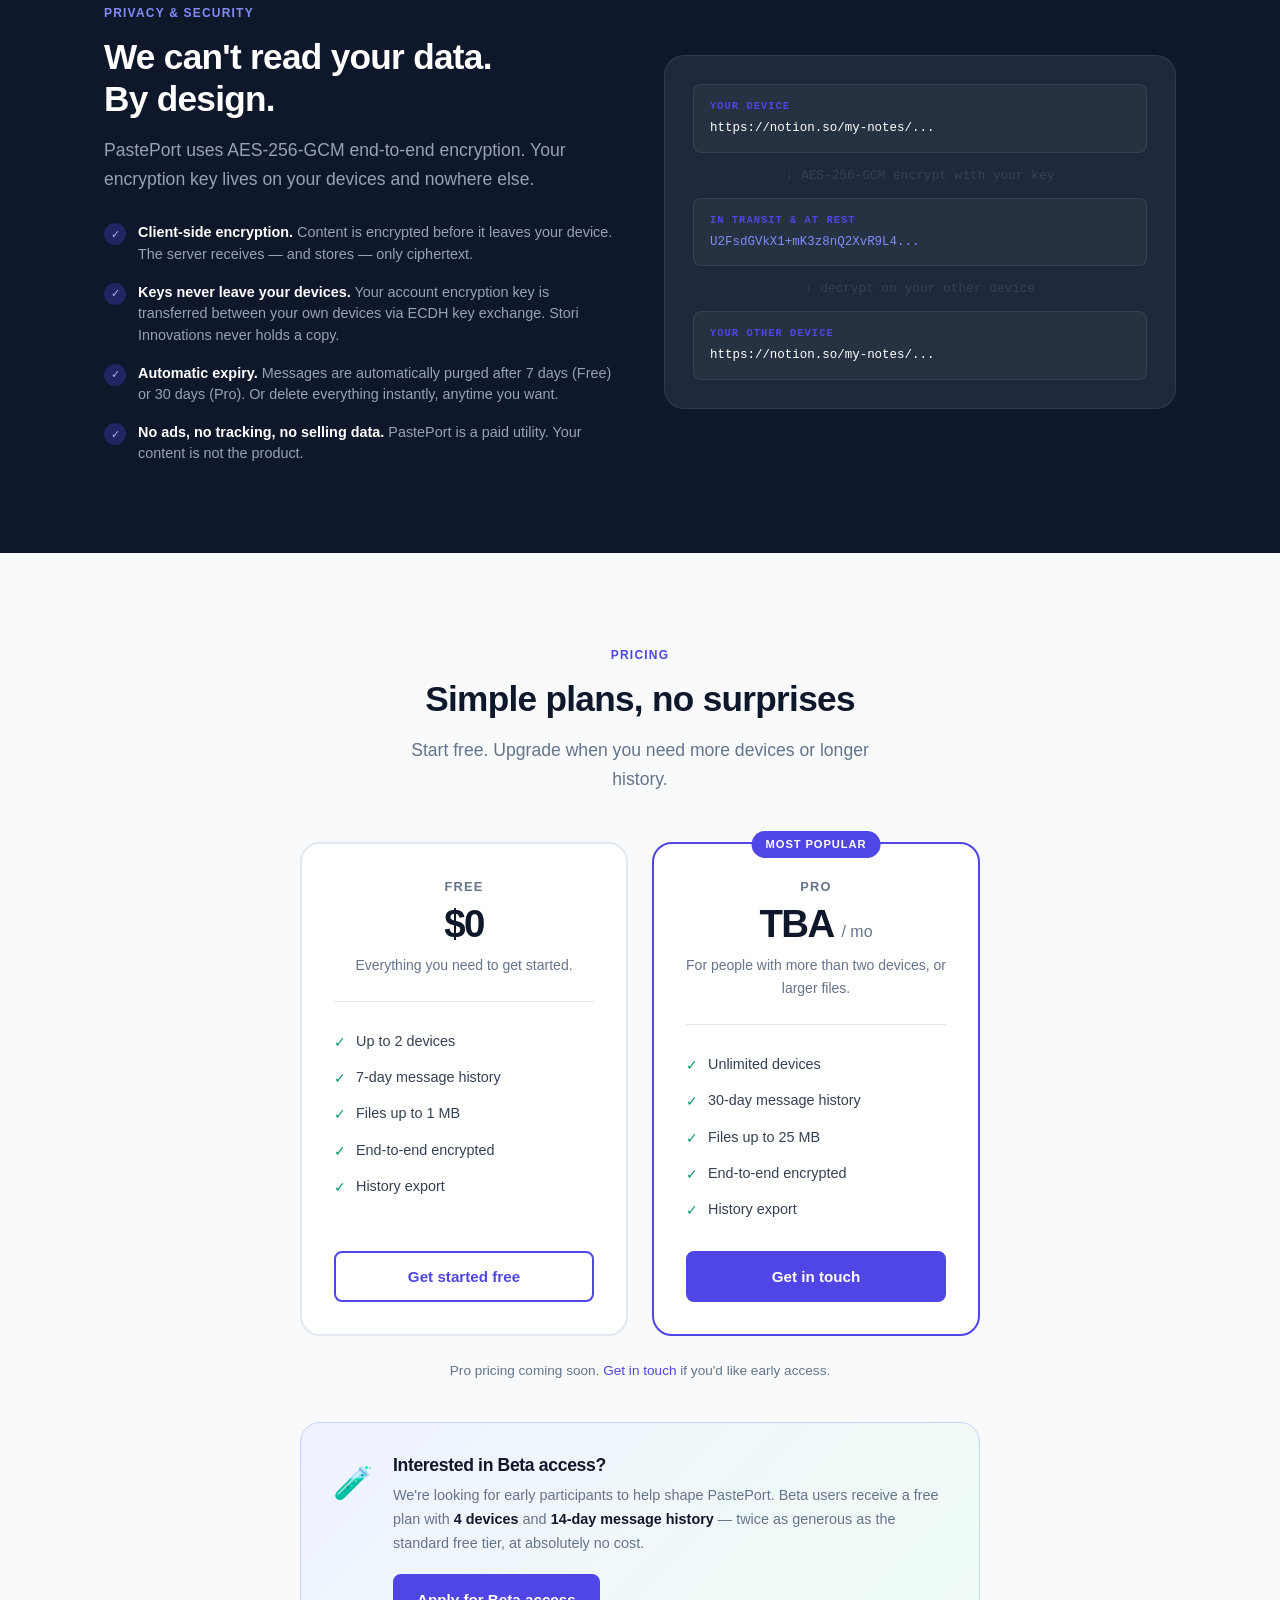
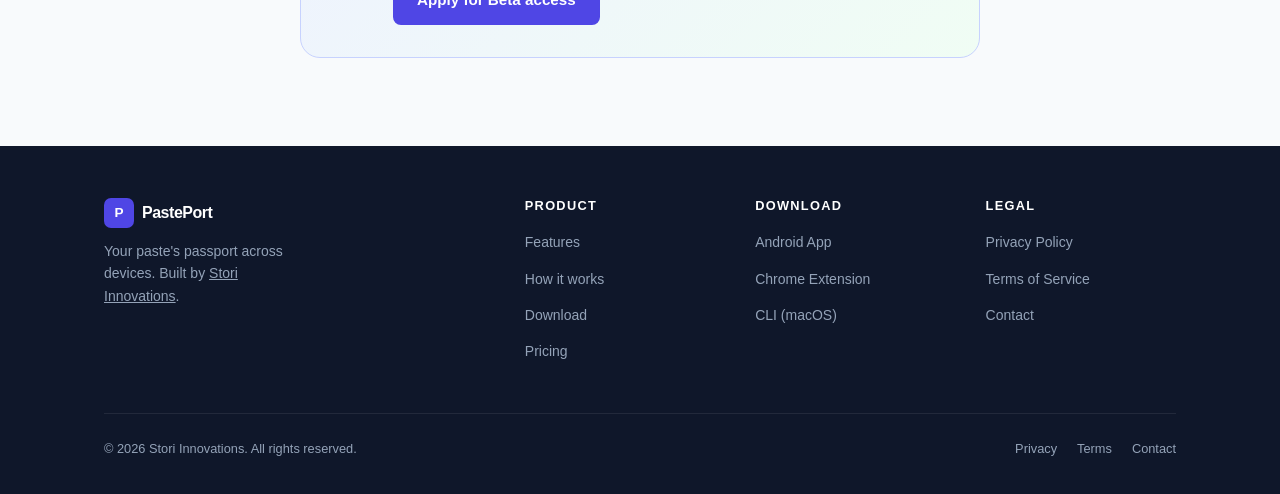
==== commit fa91c783: "beta and install instructions" ====
--- a/index.html
+++ b/index.html
@@ -4,7 +4,7 @@
   <meta charset="UTF-8">
   <meta name="viewport" content="width=device-width, initial-scale=1.0">
   <title>PastePort — Your clipboard, everywhere</title>
-  <meta name="description" content="PastePort moves links, text, images and files between your devices in real time. End-to-end encrypted. No cables. No friction.">
+  <meta name="description" content="PastePort shares links, text, images and files between your devices in real time. End-to-end encrypted. No cables. No friction.">
   <meta property="og:title" content="PastePort — Your clipboard, everywhere">
   <meta property="og:description" content="Share anything between your Android phone, laptop and terminal in seconds. End-to-end encrypted.">
   <meta property="og:type" content="website">
@@ -21,6 +21,7 @@
       <a href="/" class="nav-logo">
         <span class="logo-mark">P</span>
         PastePort
+        <span class="beta-tag">Beta</span>
       </a>
 
       <button class="nav-toggle" id="nav-toggle" aria-expanded="false" aria-controls="nav-links" aria-label="Toggle navigation">
@@ -30,6 +31,7 @@
       <ul class="nav-links" id="nav-links" role="list">
         <li><a href="#features">Features</a></li>
         <li><a href="#how-it-works">How it works</a></li>
+        <li><a href="#download">Download</a></li>
         <li><a href="#pricing">Pricing</a></li>
         <li><a href="contact.html">Contact</a></li>
       </ul>
@@ -54,14 +56,14 @@
       <h1>Copy here.<br>Paste there.</h1>
 
       <p class="hero-lead">
-        PastePort moves links, text, images and files between your devices the moment you need them — no cables, no emailing yourself, no cloud uploads.
+        PastePort shares links, text, images and files between your devices the moment you need them — no cables, no emailing yourself, no cloud uploads.
       </p>
 
       <div class="hero-actions">
-        <a href="#" class="btn btn-primary btn-lg">
+        <a href="https://play.google.com/store/apps/details?id=app.pasteport" class="btn btn-primary btn-lg" target="_blank" rel="noopener">
           Get the Android App
         </a>
-        <a href="#" class="btn btn-ghost btn-lg">
+        <a href="https://chrome.google.com/webstore/detail/pasteport" class="btn btn-ghost btn-lg" target="_blank" rel="noopener">
           Add to Chrome
         </a>
       </div>
@@ -183,6 +185,105 @@
           </div>
         </li>
       </ol>
+    </div>
+  </section>
+
+  <!-- Download / Get PastePort -->
+  <section class="section section-alt" id="download">
+    <div class="container">
+      <span class="section-label">Download</span>
+      <h2 class="section-title">Get PastePort on your devices</h2>
+      <p class="section-lead">Available on Android, Chrome, and Mac CLI. More platforms coming soon.</p>
+
+      <div class="platform-grid">
+
+        <!-- Android -->
+        <div class="platform-card">
+          <div class="platform-header">
+            <span class="platform-icon">📱</span>
+            <div>
+              <div class="platform-name">Android</div>
+              <span class="platform-status available">Available</span>
+            </div>
+          </div>
+          <p class="platform-desc">Share anything from your Android phone to all your other devices via the share sheet.</p>
+          <a href="https://play.google.com/store/apps/details?id=app.pasteport" class="btn btn-primary" target="_blank" rel="noopener">
+            Download on Google Play
+          </a>
+        </div>
+
+        <!-- Mac CLI (Homebrew) -->
+        <div class="platform-card">
+          <div class="platform-header">
+            <span class="platform-icon">🖥️</span>
+            <div>
+              <div class="platform-name">CLI — macOS</div>
+              <span class="platform-status available">Available</span>
+            </div>
+          </div>
+          <p class="platform-desc">Install with Homebrew and use PastePort right from your terminal.</p>
+          <div class="code-block">
+            <span class="code-prompt">$</span>
+            <code>brew install pasteport</code>
+          </div>
+          <p class="platform-sub">Then run <code class="inline-code">pasteport auth login</code> to get started.</p>
+        </div>
+
+        <!-- Chrome Extension -->
+        <div class="platform-card">
+          <div class="platform-header">
+            <span class="platform-icon">🌐</span>
+            <div>
+              <div class="platform-name">Chrome Extension</div>
+              <span class="platform-status available">Available</span>
+            </div>
+          </div>
+          <p class="platform-desc">Right-click any link, image or selected text in Chrome to send it instantly to your other devices.</p>
+          <a href="https://chrome.google.com/webstore/detail/pasteport" class="btn btn-primary" target="_blank" rel="noopener">
+            Add to Chrome
+          </a>
+        </div>
+
+        <!-- Windows CLI — Coming Soon -->
+        <div class="platform-card coming-soon">
+          <div class="platform-header">
+            <span class="platform-icon">🖥️</span>
+            <div>
+              <div class="platform-name">CLI — Windows</div>
+              <span class="platform-status soon">Coming soon</span>
+            </div>
+          </div>
+          <p class="platform-desc">Native Windows CLI support is in development. Sign up to be notified when it launches.</p>
+          <a href="contact.html" class="btn btn-outline">Notify me</a>
+        </div>
+
+        <!-- Mac Native — Coming Soon -->
+        <div class="platform-card coming-soon">
+          <div class="platform-header">
+            <span class="platform-icon">🍎</span>
+            <div>
+              <div class="platform-name">macOS — Native App</div>
+              <span class="platform-status soon">Coming soon</span>
+            </div>
+          </div>
+          <p class="platform-desc">A native menu-bar app for macOS is on the roadmap. No terminal required.</p>
+          <a href="contact.html" class="btn btn-outline">Notify me</a>
+        </div>
+
+        <!-- Windows Native — Coming Soon -->
+        <div class="platform-card coming-soon">
+          <div class="platform-header">
+            <span class="platform-icon">🪟</span>
+            <div>
+              <div class="platform-name">Windows — Native App</div>
+              <span class="platform-status soon">Coming soon</span>
+            </div>
+          </div>
+          <p class="platform-desc">A native Windows desktop app is planned. Stay tuned.</p>
+          <a href="contact.html" class="btn btn-outline">Notify me</a>
+        </div>
+
+      </div>
     </div>
   </section>
 
@@ -312,6 +413,15 @@
       <p style="margin-top:24px;font-size:.85rem;color:var(--ink-muted)">
         Pro pricing coming soon. <a href="contact.html">Get in touch</a> if you'd like early access.
       </p>
+
+      <div class="beta-callout">
+        <div class="beta-callout-icon">🧪</div>
+        <div class="beta-callout-body">
+          <h3>Interested in Beta access?</h3>
+          <p>We're looking for early participants to help shape PastePort. Beta users receive a free plan with <strong>4 devices</strong> and <strong>14-day message history</strong> — twice as generous as the standard free tier, at absolutely no cost.</p>
+          <a href="contact.html" class="btn btn-primary">Apply for Beta access</a>
+        </div>
+      </div>
     </div>
   </section>
 
@@ -333,6 +443,7 @@
         <ul>
           <li><a href="#features">Features</a></li>
           <li><a href="#how-it-works">How it works</a></li>
+          <li><a href="#download">Download</a></li>
           <li><a href="#pricing">Pricing</a></li>
         </ul>
       </div>
@@ -340,9 +451,9 @@
       <div class="footer-col">
         <h4>Download</h4>
         <ul>
-          <li><a href="#">Android App</a></li>
-          <li><a href="#">Chrome Extension</a></li>  <!-- add Web Store link -->
-          <li><a href="#">CLI Tool</a></li>
+          <li><a href="https://play.google.com/store/apps/details?id=app.pasteport" target="_blank" rel="noopener">Android App</a></li>
+          <li><a href="https://chrome.google.com/webstore/detail/pasteport" target="_blank" rel="noopener">Chrome Extension</a></li>
+          <li><a href="#download">CLI (macOS)</a></li>
         </ul>
       </div>
 
--- a/style.css
+++ b/style.css
@@ -696,6 +696,181 @@
 
 .footer-bottom a { color: #94a3b8; }
 .footer-bottom a:hover { color: var(--white); text-decoration: none; }
+
+/* ── Beta tag (nav) ──────────────────────── */
+.beta-tag {
+  display: inline-flex;
+  align-items: center;
+  background: var(--accent);
+  color: var(--white);
+  font-size: .6rem;
+  font-weight: 700;
+  letter-spacing: .1em;
+  text-transform: uppercase;
+  padding: 2px 7px;
+  border-radius: 99px;
+  vertical-align: middle;
+  line-height: 1.4;
+  flex-shrink: 0;
+}
+
+/* ── Platform / Download section ─────────── */
+.platform-grid {
+  display: grid;
+  grid-template-columns: repeat(auto-fit, minmax(280px, 1fr));
+  gap: 24px;
+  margin-top: 48px;
+}
+
+.platform-card {
+  background: var(--white);
+  border: 1px solid var(--border);
+  border-radius: var(--radius-lg);
+  padding: 28px;
+  box-shadow: var(--shadow-sm);
+  display: flex;
+  flex-direction: column;
+  gap: 14px;
+  transition: box-shadow .2s, transform .2s;
+}
+.platform-card:hover {
+  box-shadow: var(--shadow);
+  transform: translateY(-2px);
+}
+.platform-card.coming-soon {
+  opacity: .75;
+}
+.platform-card.coming-soon:hover {
+  opacity: 1;
+}
+
+.platform-header {
+  display: flex;
+  align-items: center;
+  gap: 14px;
+}
+
+.platform-icon {
+  width: 44px;
+  height: 44px;
+  background: var(--accent-bg);
+  border-radius: 10px;
+  display: flex;
+  align-items: center;
+  justify-content: center;
+  font-size: 1.3rem;
+  flex-shrink: 0;
+}
+
+.platform-name {
+  font-size: .95rem;
+  font-weight: 700;
+  color: var(--ink);
+  margin-bottom: 4px;
+}
+
+.platform-status {
+  display: inline-flex;
+  align-items: center;
+  font-size: .7rem;
+  font-weight: 600;
+  letter-spacing: .06em;
+  text-transform: uppercase;
+  padding: 2px 8px;
+  border-radius: 99px;
+}
+.platform-status.available {
+  background: var(--green-bg);
+  color: var(--green);
+}
+.platform-status.soon {
+  background: #fef9c3;
+  color: #a16207;
+}
+
+.platform-desc {
+  font-size: .9rem;
+  color: var(--ink-muted);
+  line-height: 1.6;
+  flex: 1;
+}
+
+.platform-sub {
+  font-size: .8rem;
+  color: var(--ink-muted);
+  margin-top: -4px;
+}
+
+.platform-card .btn {
+  align-self: flex-start;
+  margin-top: auto;
+}
+
+.code-block {
+  display: flex;
+  align-items: center;
+  gap: 8px;
+  background: var(--dark-bg);
+  border-radius: var(--radius);
+  padding: 10px 14px;
+  font-family: var(--font-mono);
+  font-size: .85rem;
+  color: var(--white);
+}
+.code-block .code-prompt {
+  color: var(--accent);
+  font-weight: 700;
+  user-select: none;
+}
+.code-block code {
+  color: #e2e8f0;
+}
+.inline-code {
+  font-family: var(--font-mono);
+  font-size: .82rem;
+  background: #f1f5f9;
+  padding: 1px 5px;
+  border-radius: 4px;
+  color: var(--accent-dark);
+}
+
+/* ── Beta callout (pricing) ──────────────── */
+.beta-callout {
+  display: flex;
+  gap: 20px;
+  align-items: flex-start;
+  background: linear-gradient(135deg, #eef2ff 0%, #f0fdf4 100%);
+  border: 1.5px solid #c7d2fe;
+  border-radius: var(--radius-xl);
+  padding: 32px;
+  margin-top: 40px;
+  text-align: left;
+  max-width: 680px;
+  margin-inline: auto;
+}
+
+.beta-callout-icon {
+  font-size: 2rem;
+  flex-shrink: 0;
+  margin-top: 2px;
+}
+
+.beta-callout-body h3 {
+  font-size: 1.1rem;
+  color: var(--ink);
+  margin-bottom: 8px;
+}
+
+.beta-callout-body p {
+  font-size: .9rem;
+  color: var(--ink-muted);
+  line-height: 1.65;
+  margin-bottom: 18px;
+}
+
+.beta-callout-body p strong {
+  color: var(--ink);
+}
 
 /* ── Contact ─────────────────────────────── */
 .contact-grid {
@@ -970,4 +1145,6 @@
   .hero-actions .btn { width: 100%; justify-content: center; max-width: 320px; }
   .features-grid { grid-template-columns: 1fr; }
   .steps { grid-template-columns: 1fr; }
-}
+  .platform-grid { grid-template-columns: 1fr; }
+  .beta-callout { flex-direction: column; gap: 12px; padding: 24px; }
+}
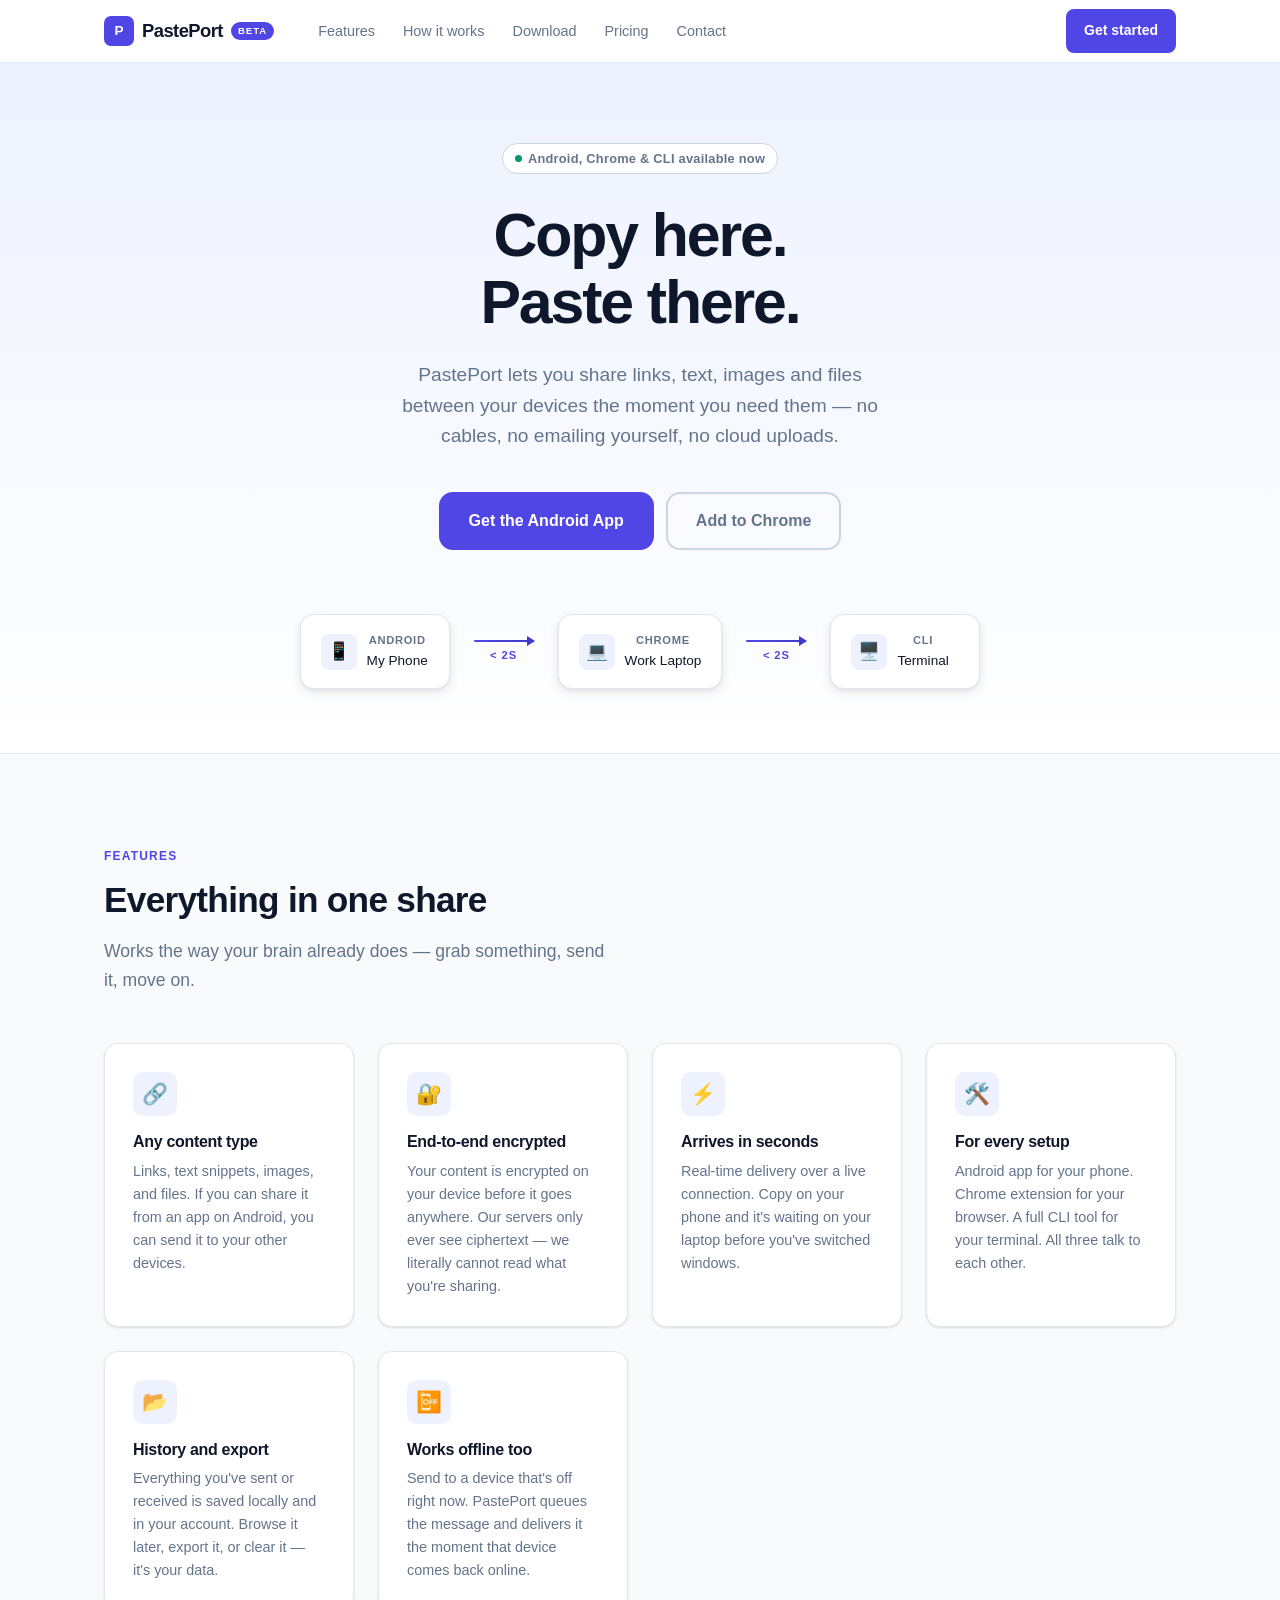
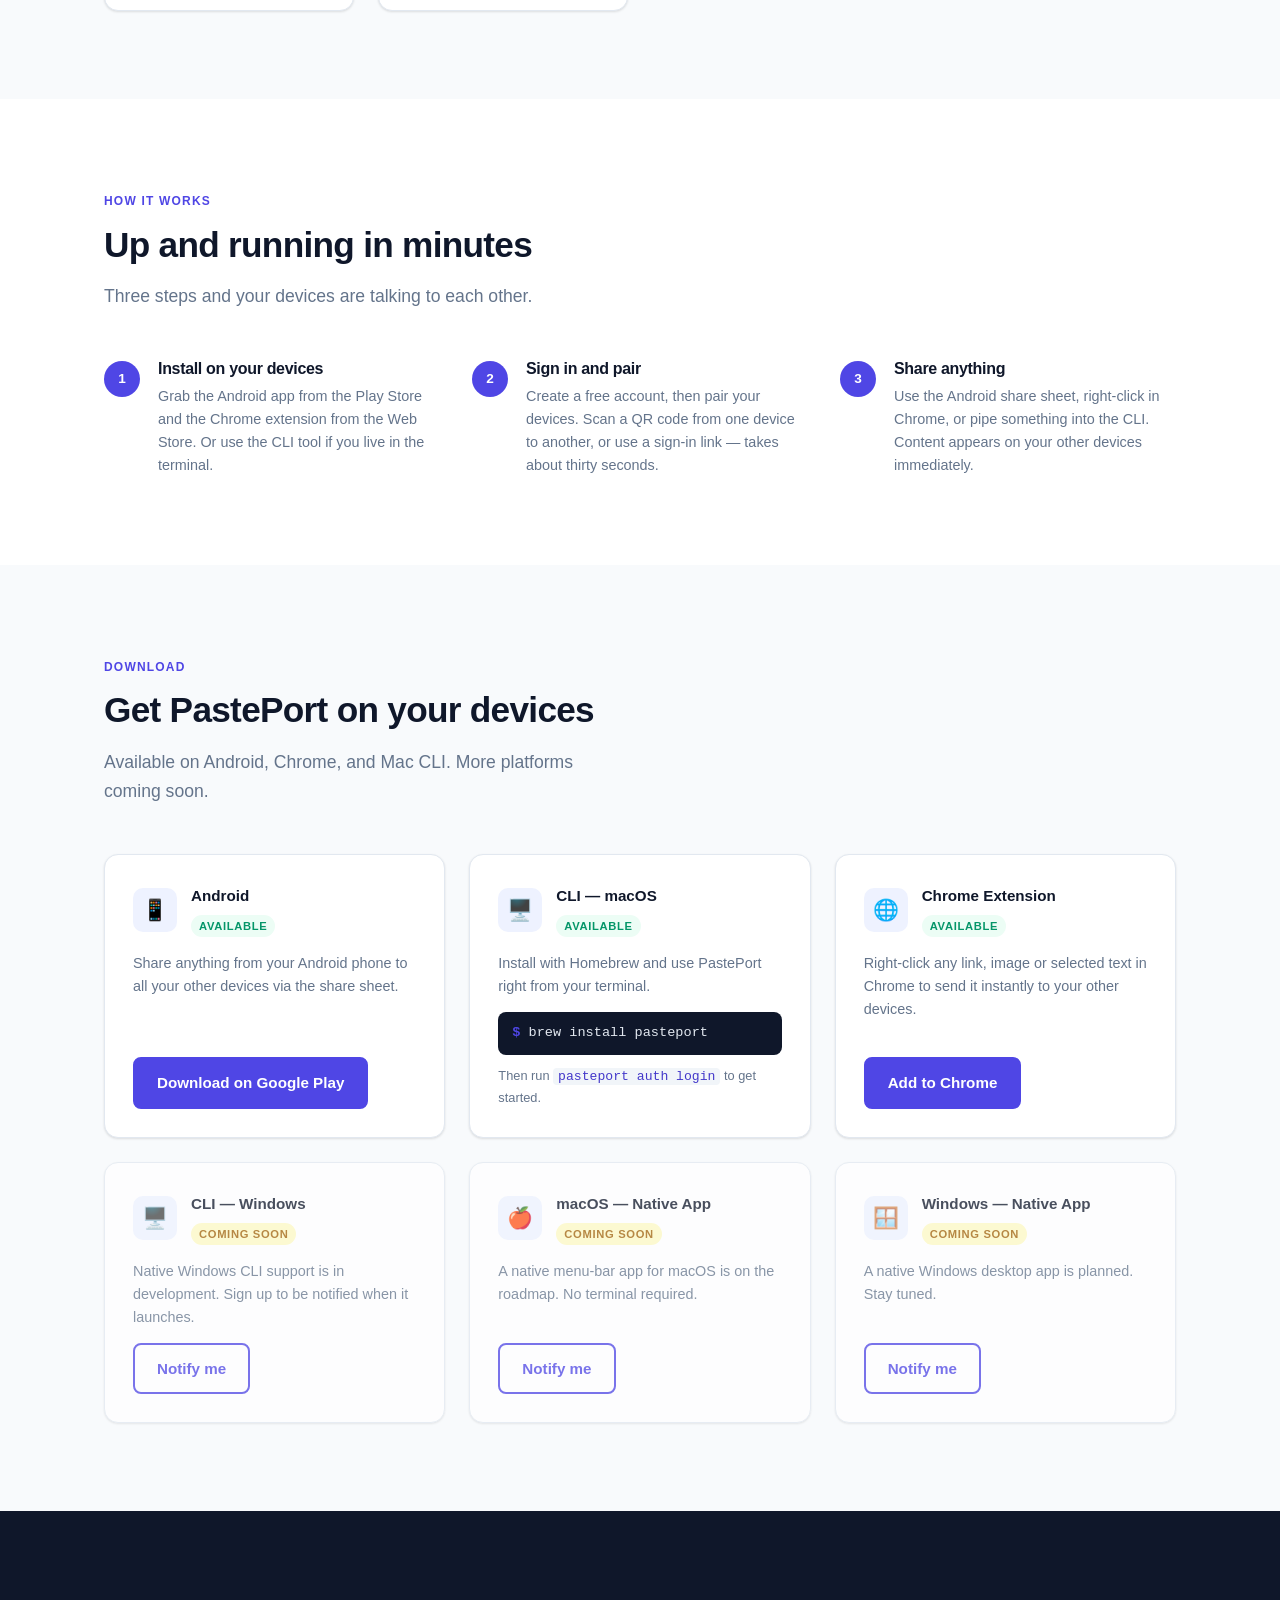
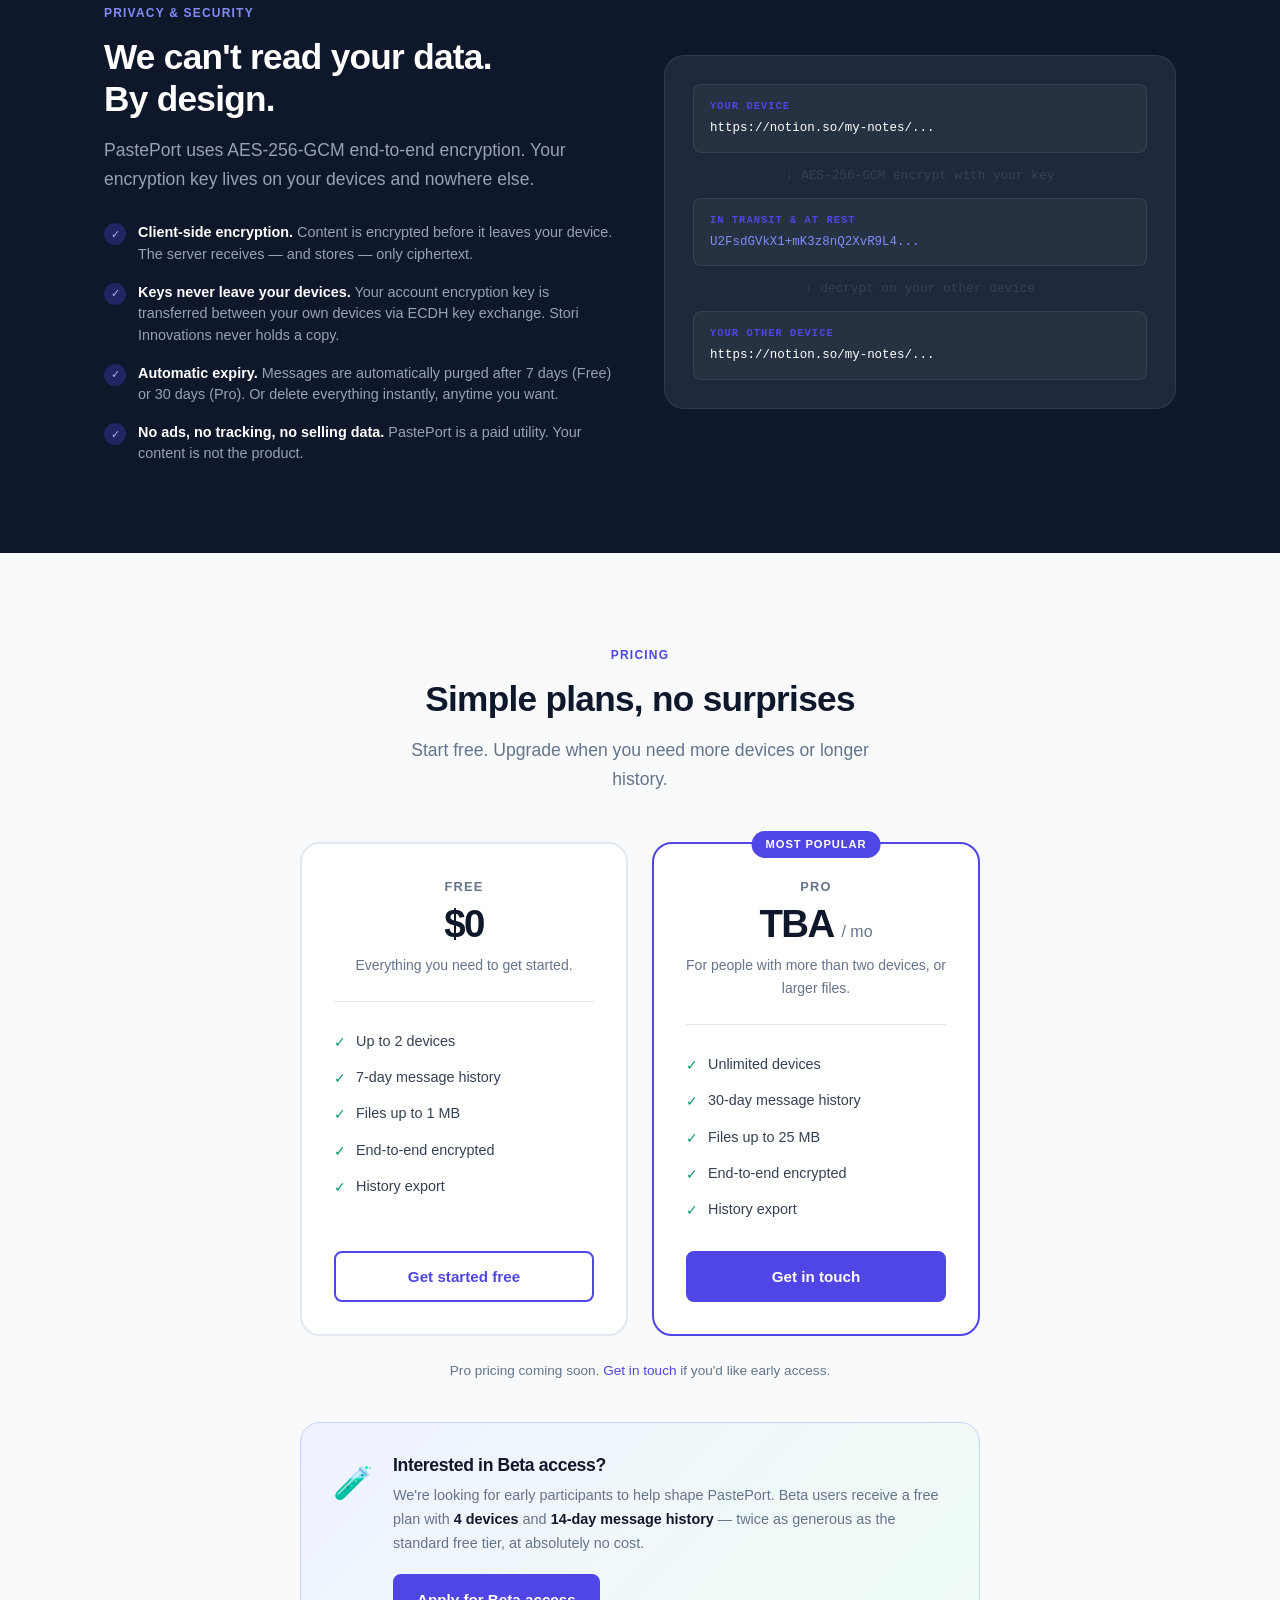
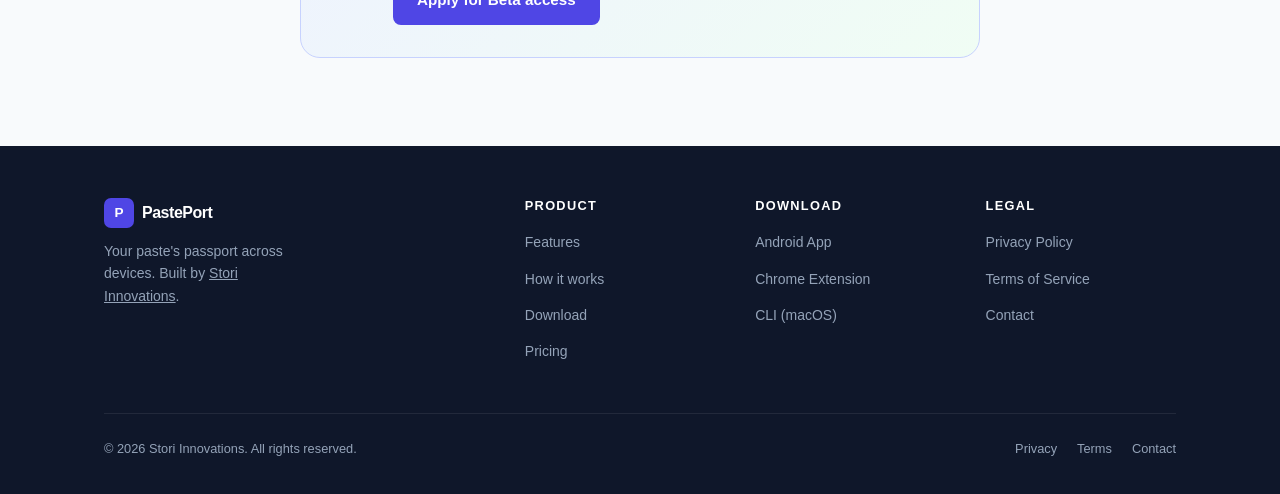
==== commit 21e5360e: "Update index.html" ====
--- a/index.html
+++ b/index.html
@@ -4,7 +4,7 @@
   <meta charset="UTF-8">
   <meta name="viewport" content="width=device-width, initial-scale=1.0">
   <title>PastePort — Your clipboard, everywhere</title>
-  <meta name="description" content="PastePort shares links, text, images and files between your devices in real time. End-to-end encrypted. No cables. No friction.">
+  <meta name="description" content="PastePort lets you share links, text, images and files between your devices in real time. End-to-end encrypted. No cables. No friction.">
   <meta property="og:title" content="PastePort — Your clipboard, everywhere">
   <meta property="og:description" content="Share anything between your Android phone, laptop and terminal in seconds. End-to-end encrypted.">
   <meta property="og:type" content="website">
@@ -56,7 +56,7 @@
       <h1>Copy here.<br>Paste there.</h1>
 
       <p class="hero-lead">
-        PastePort shares links, text, images and files between your devices the moment you need them — no cables, no emailing yourself, no cloud uploads.
+        PastePort lets you share links, text, images and files between your devices the moment you need them — no cables, no emailing yourself, no cloud uploads.
       </p>
 
       <div class="hero-actions">
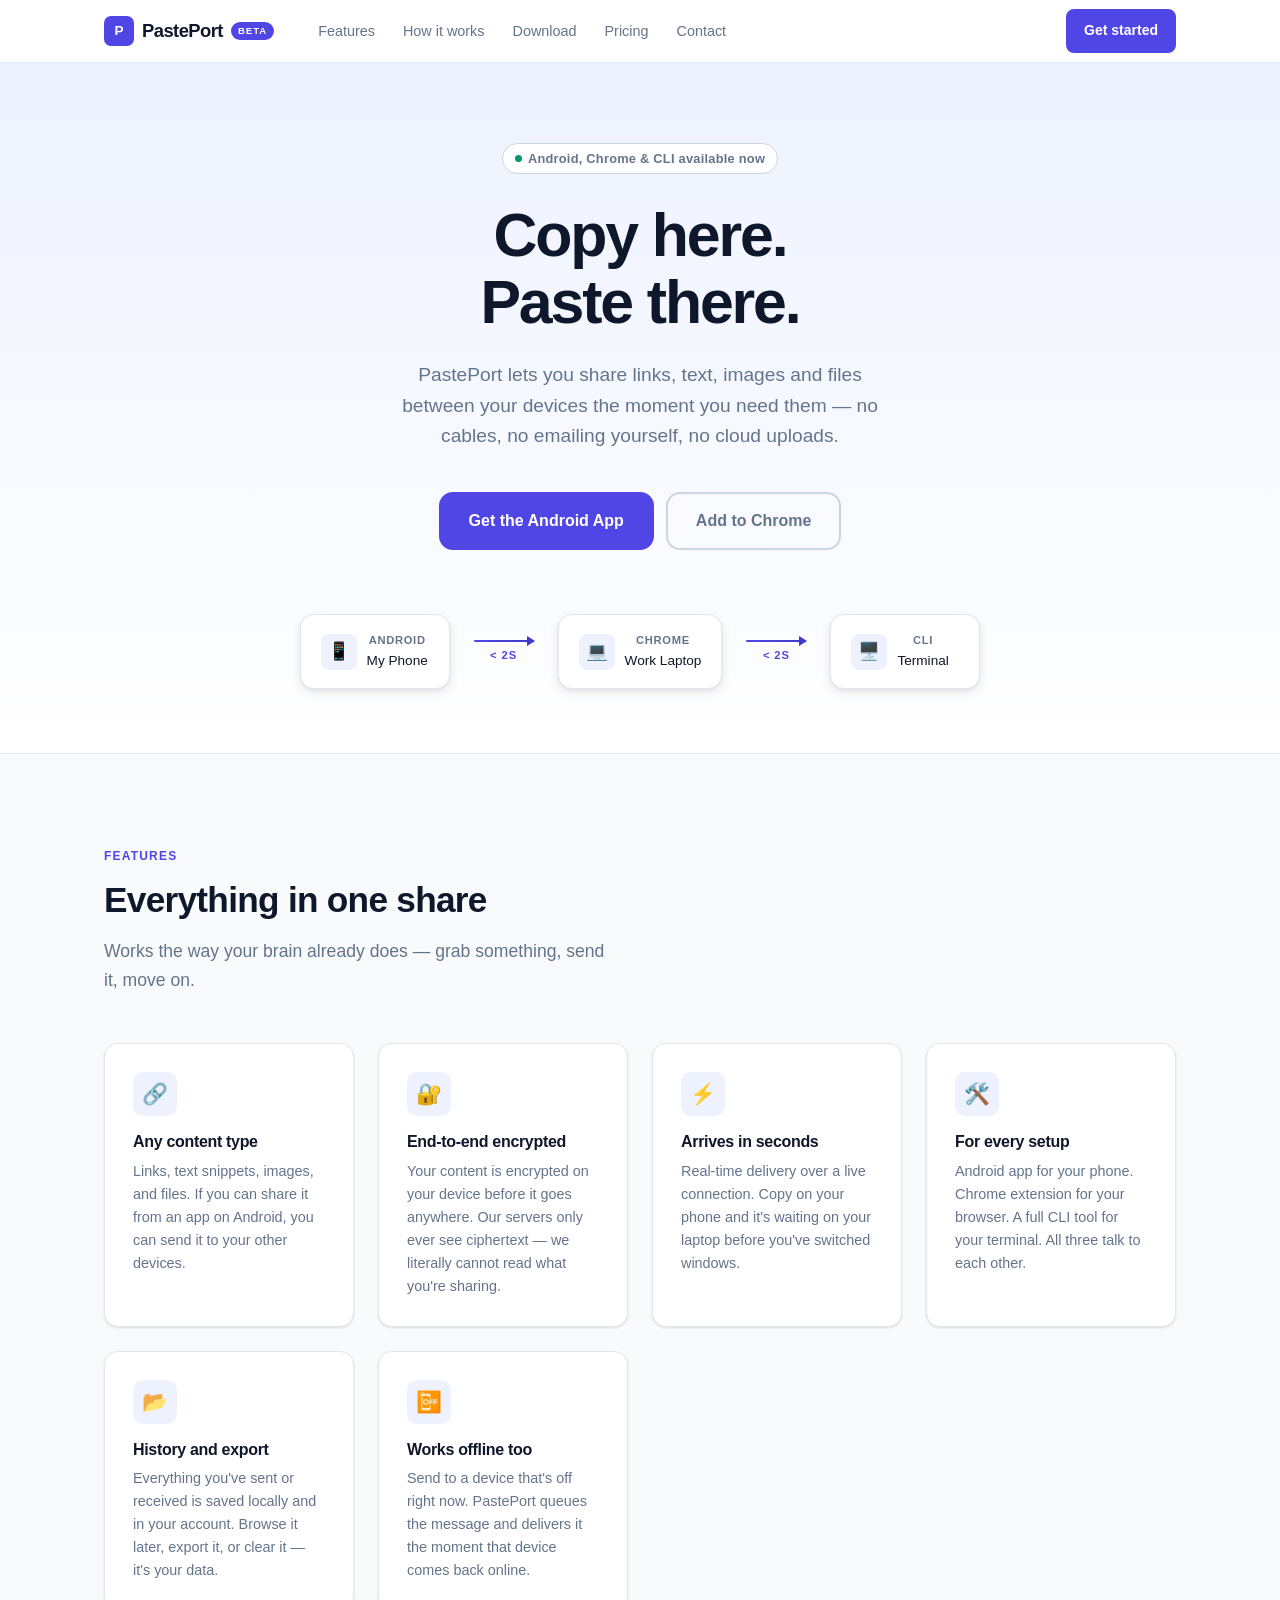
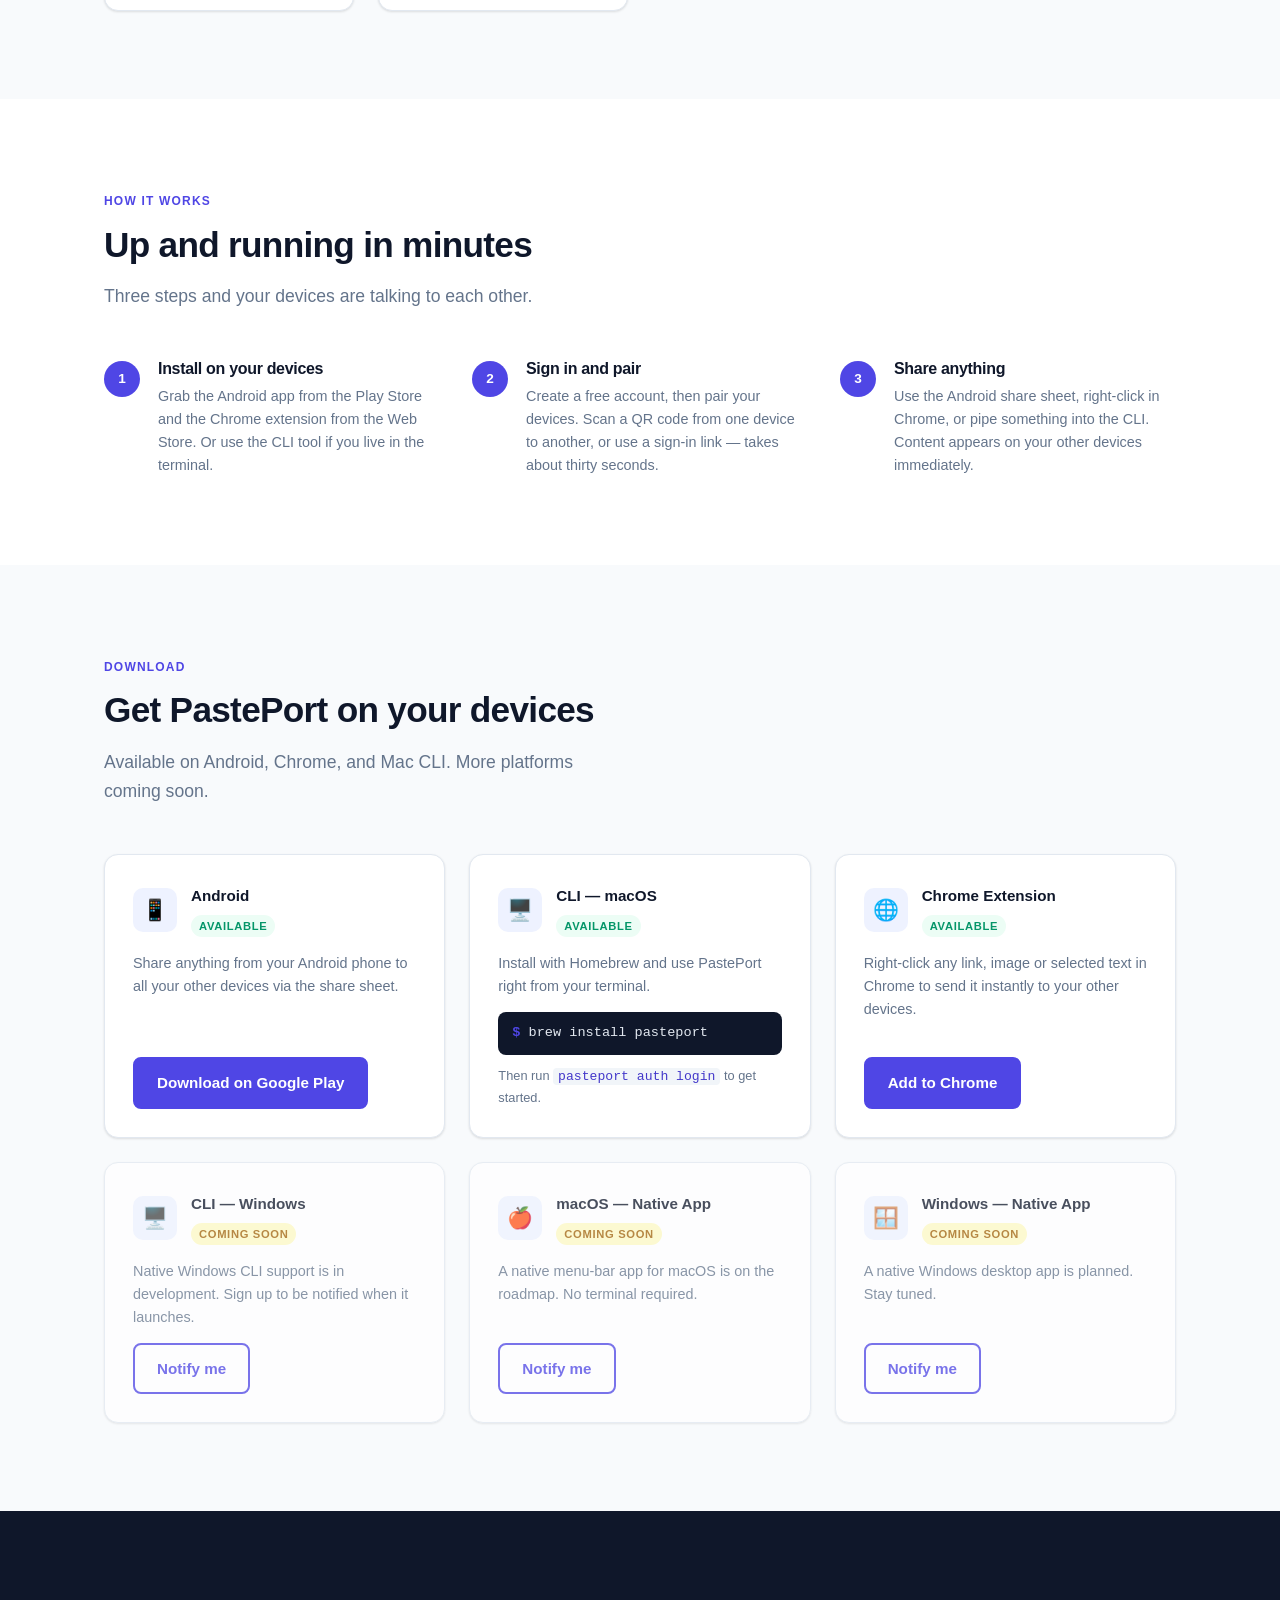
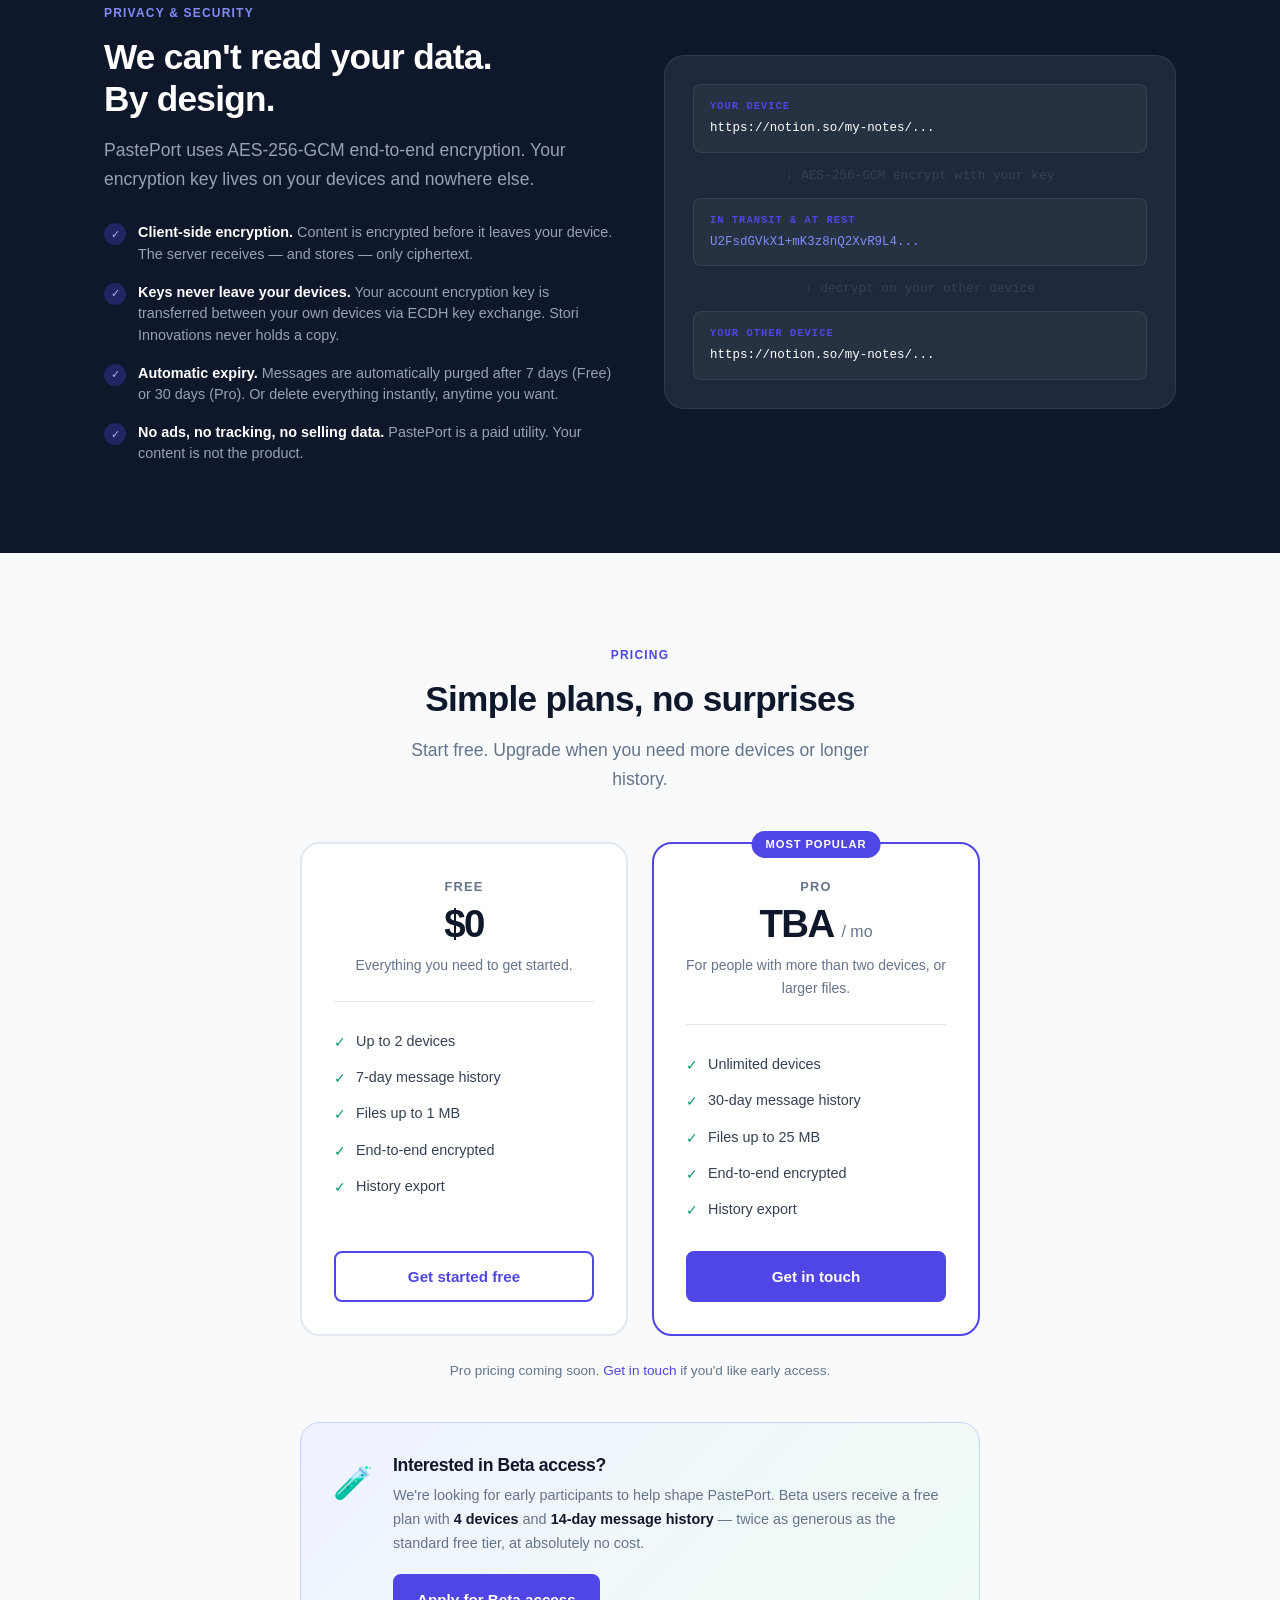
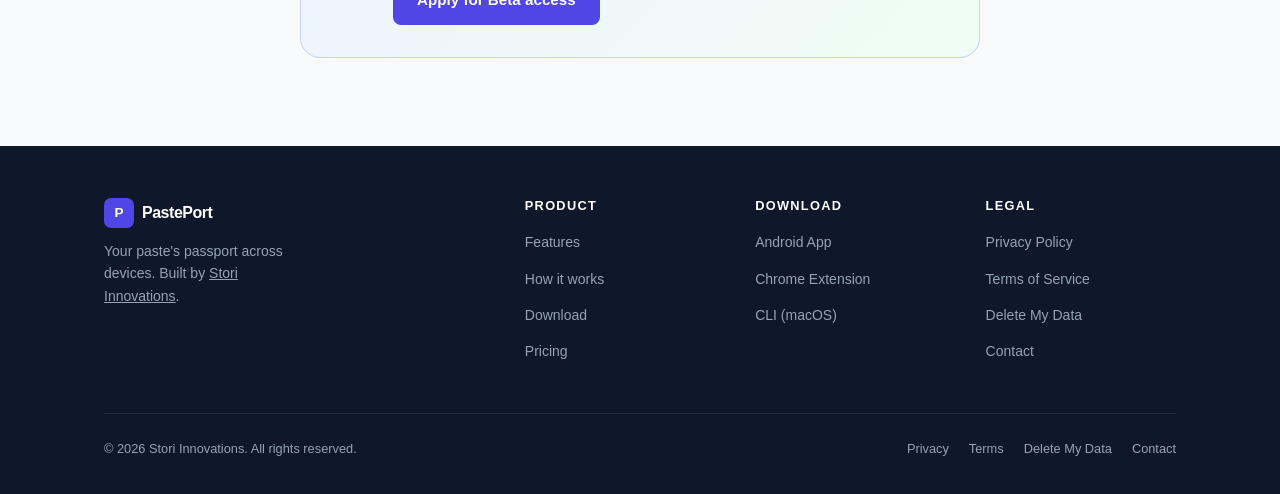
==== commit 4b7fb2de: "forgetme added" ====
--- a/index.html
+++ b/index.html
@@ -462,6 +462,7 @@
         <ul>
           <li><a href="privacy.html">Privacy Policy</a></li>
           <li><a href="terms.html">Terms of Service</a></li>
+          <li><a href="forgetme.html">Delete My Data</a></li>
           <li><a href="contact.html">Contact</a></li>
         </ul>
       </div>
@@ -472,6 +473,7 @@
       <div style="display:flex;gap:20px">
         <a href="privacy.html">Privacy</a>
         <a href="terms.html">Terms</a>
+        <a href="forgetme.html">Delete My Data</a>
         <a href="contact.html">Contact</a>
       </div>
     </div>
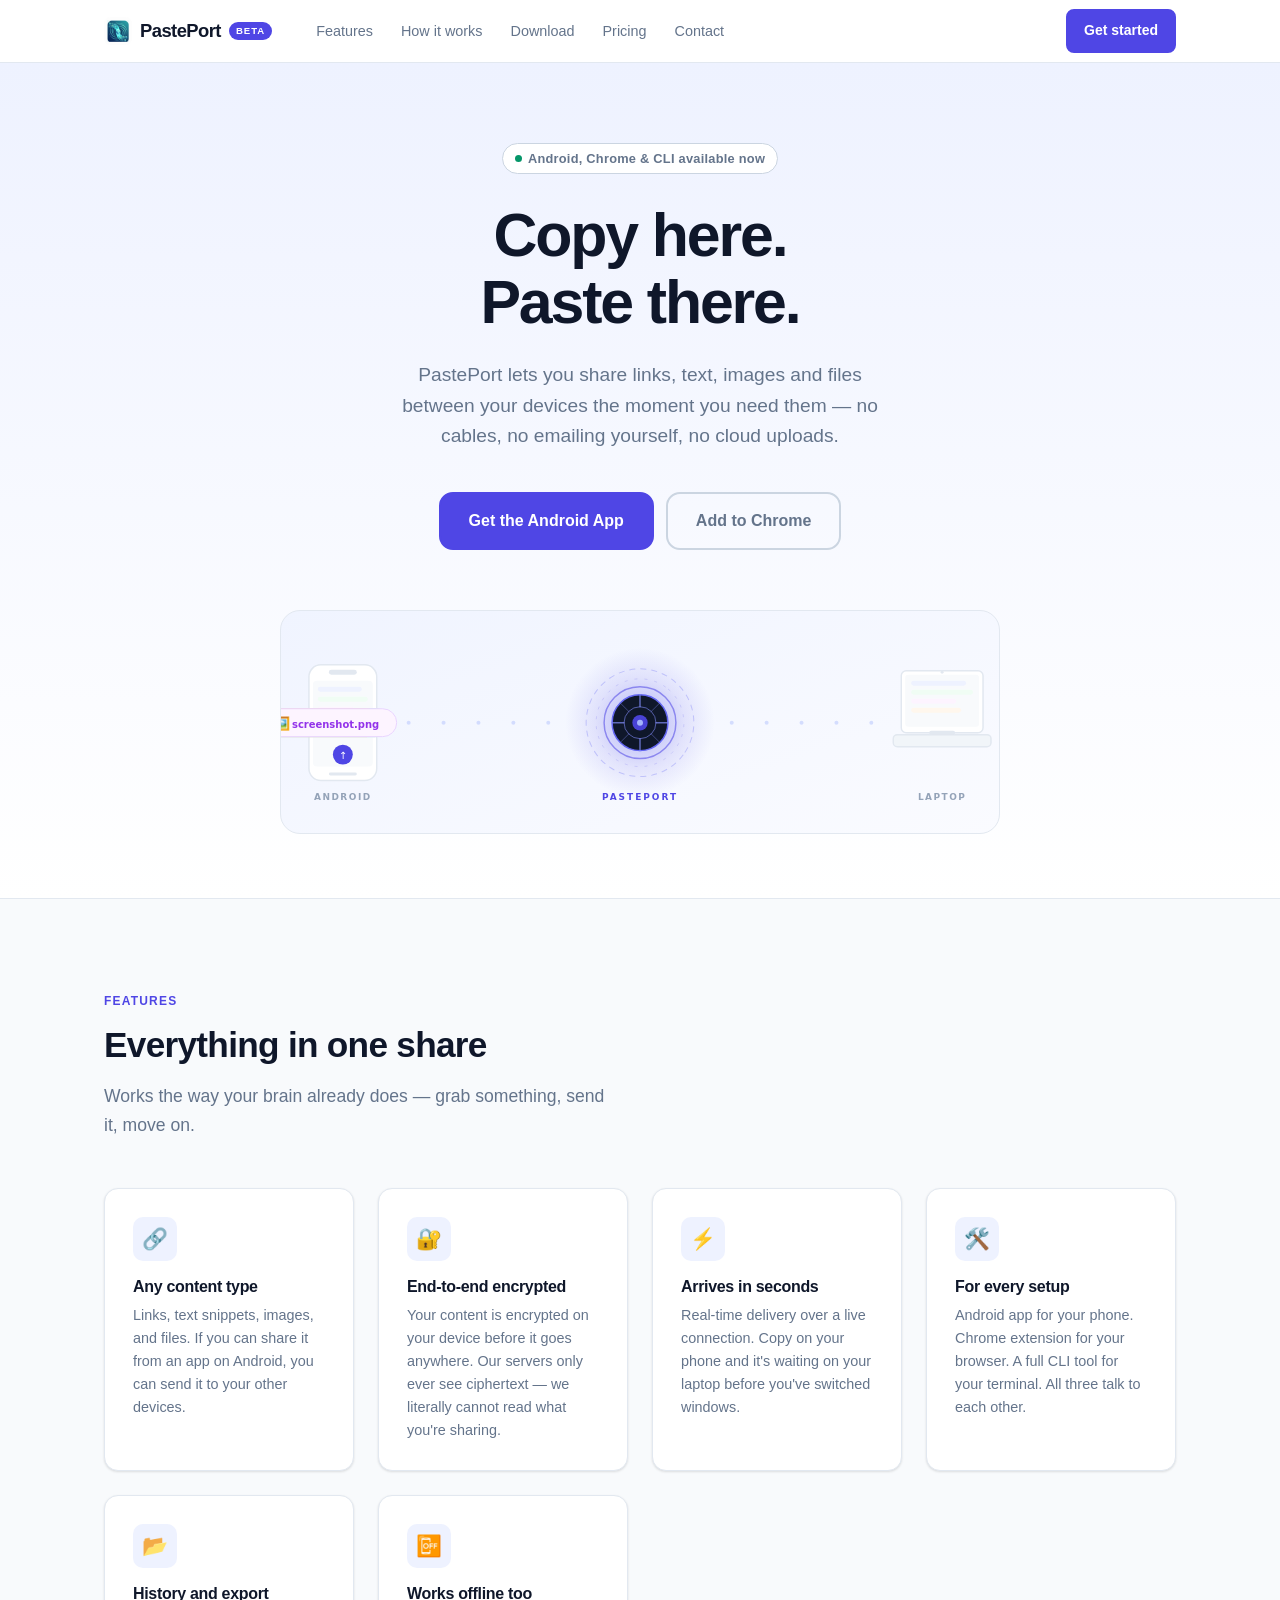
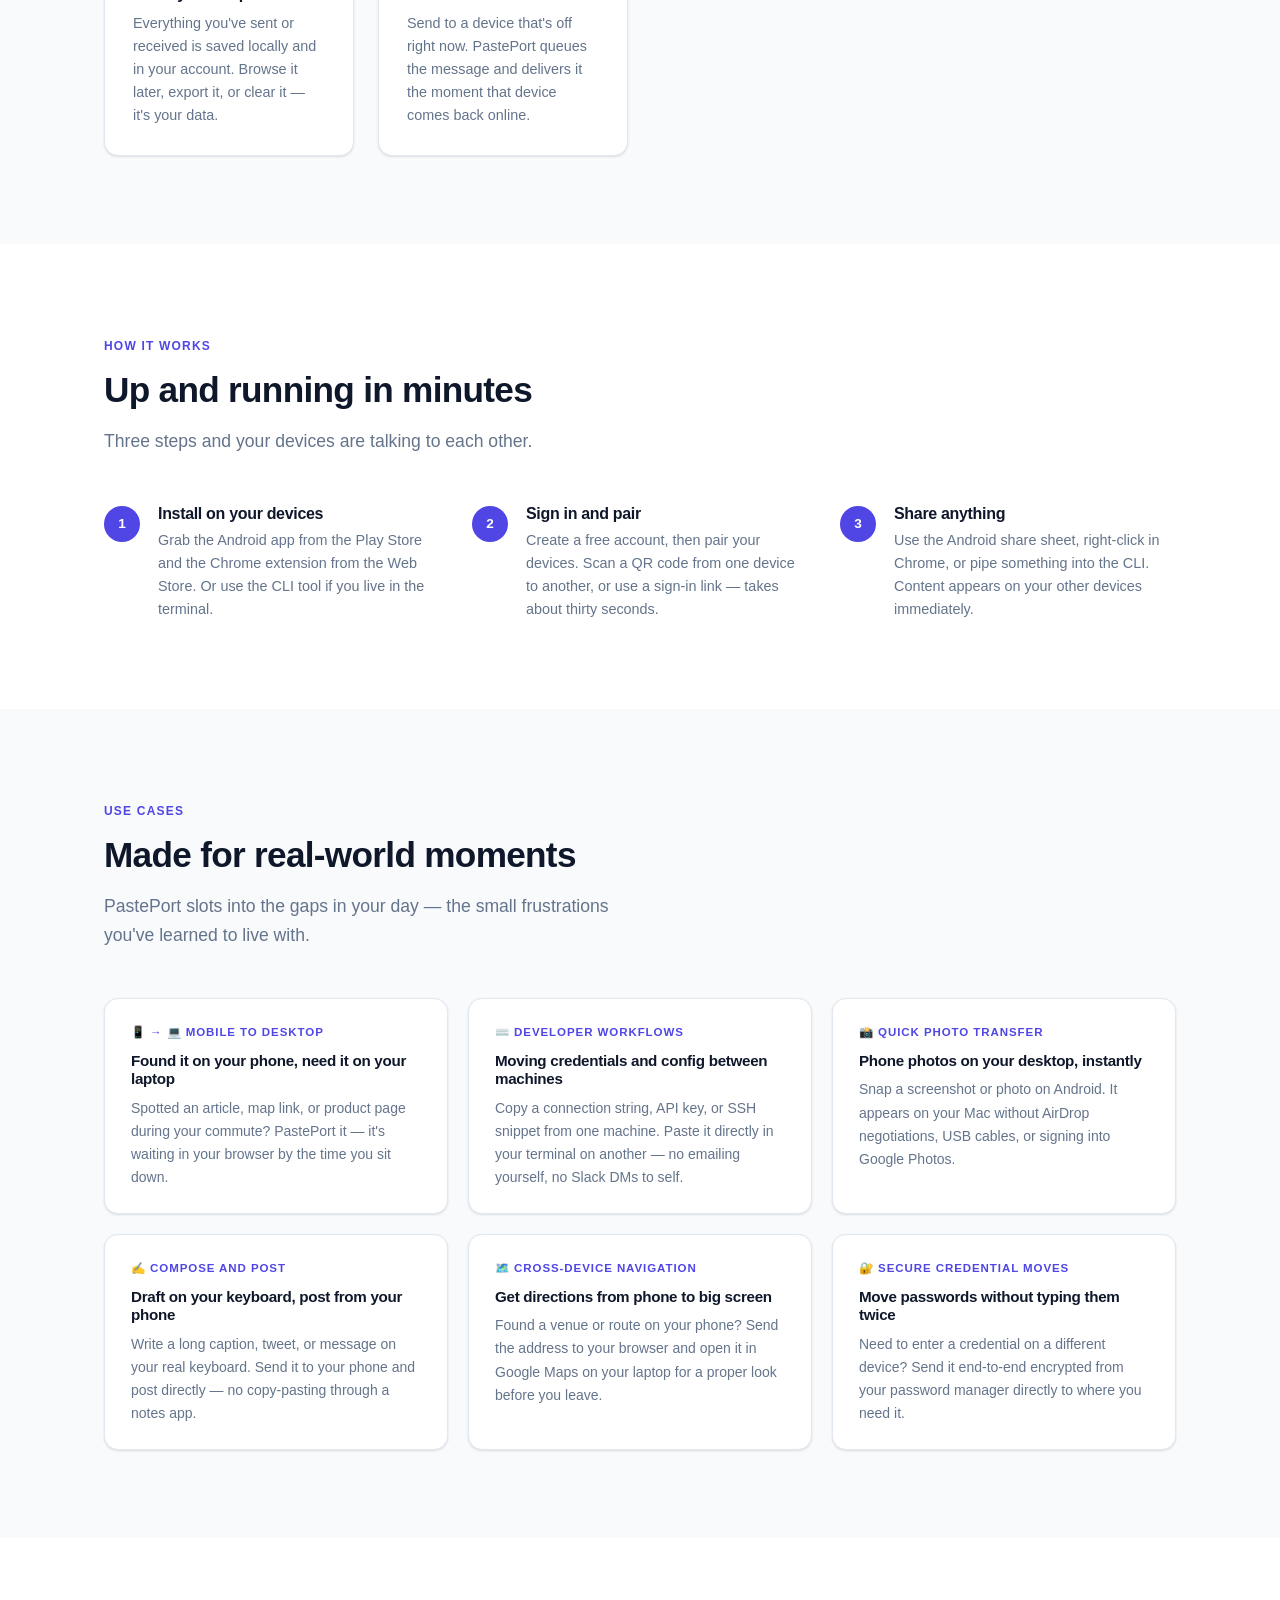
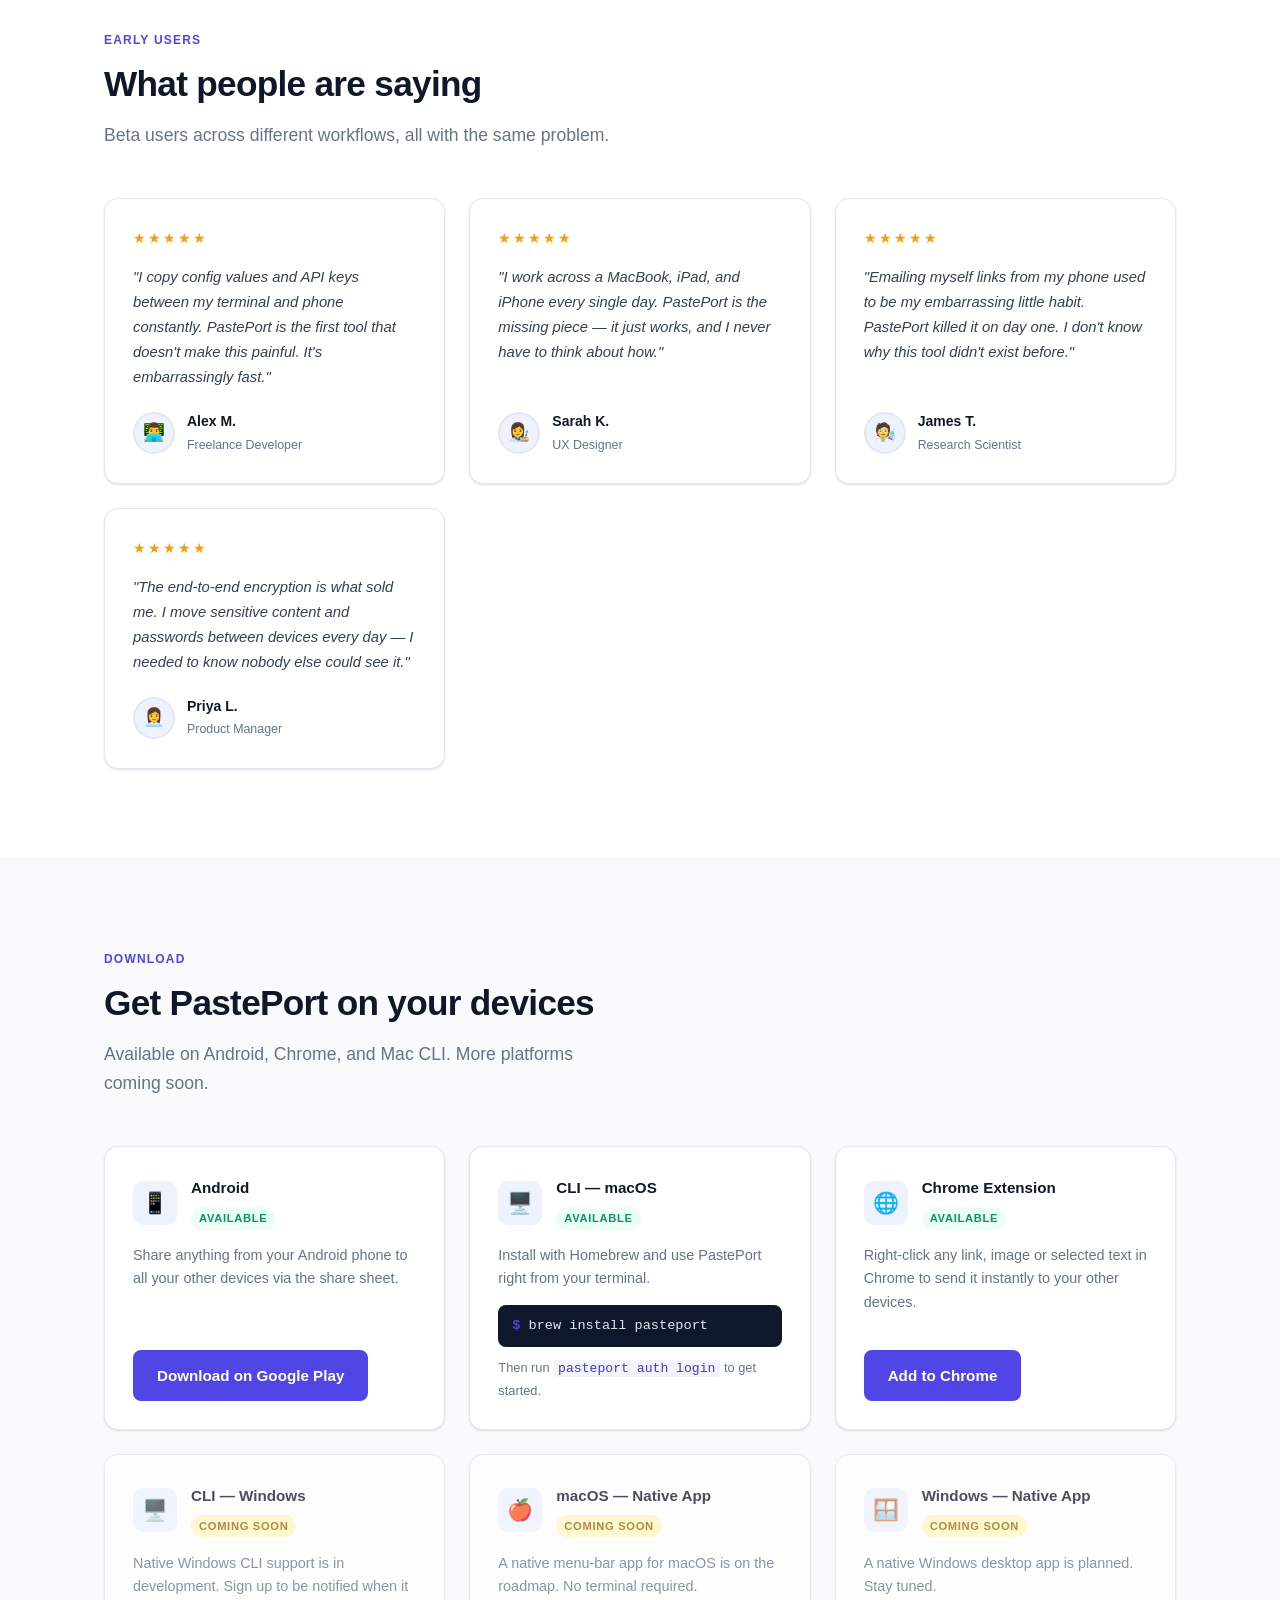
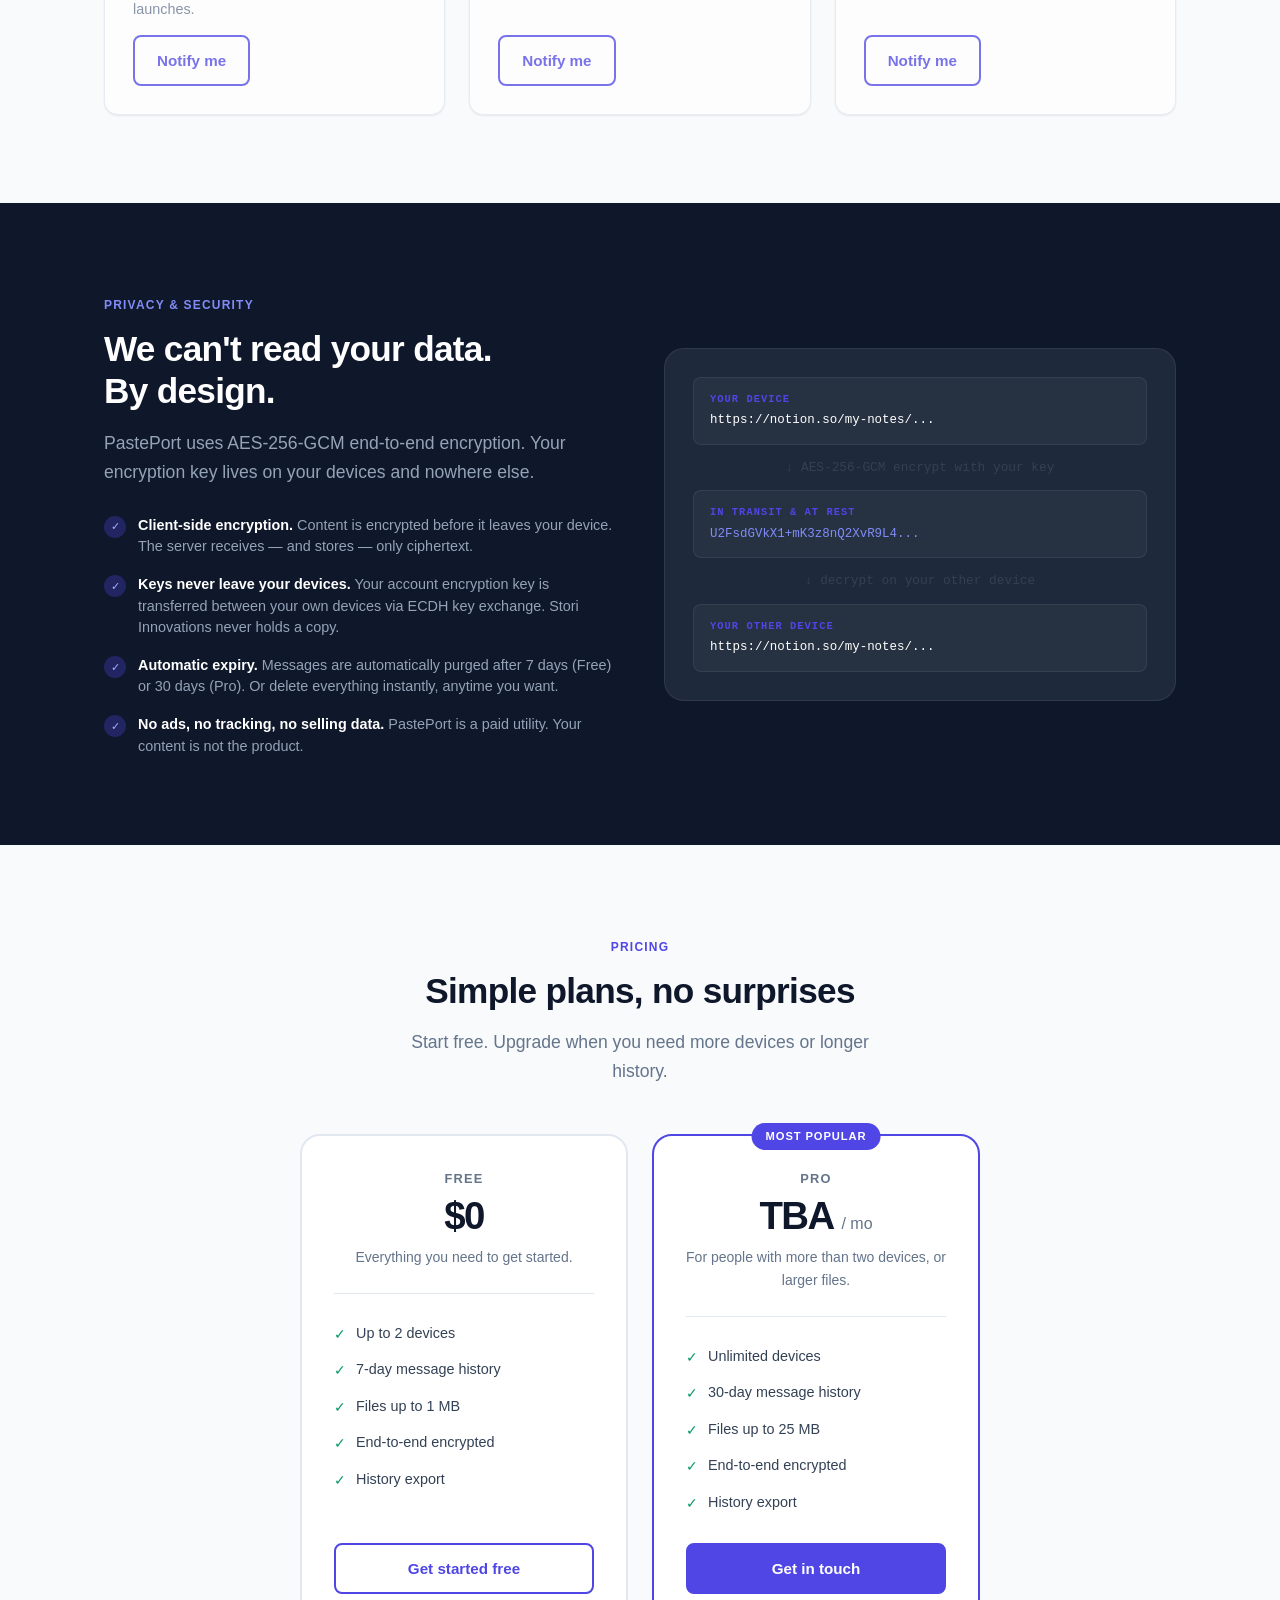
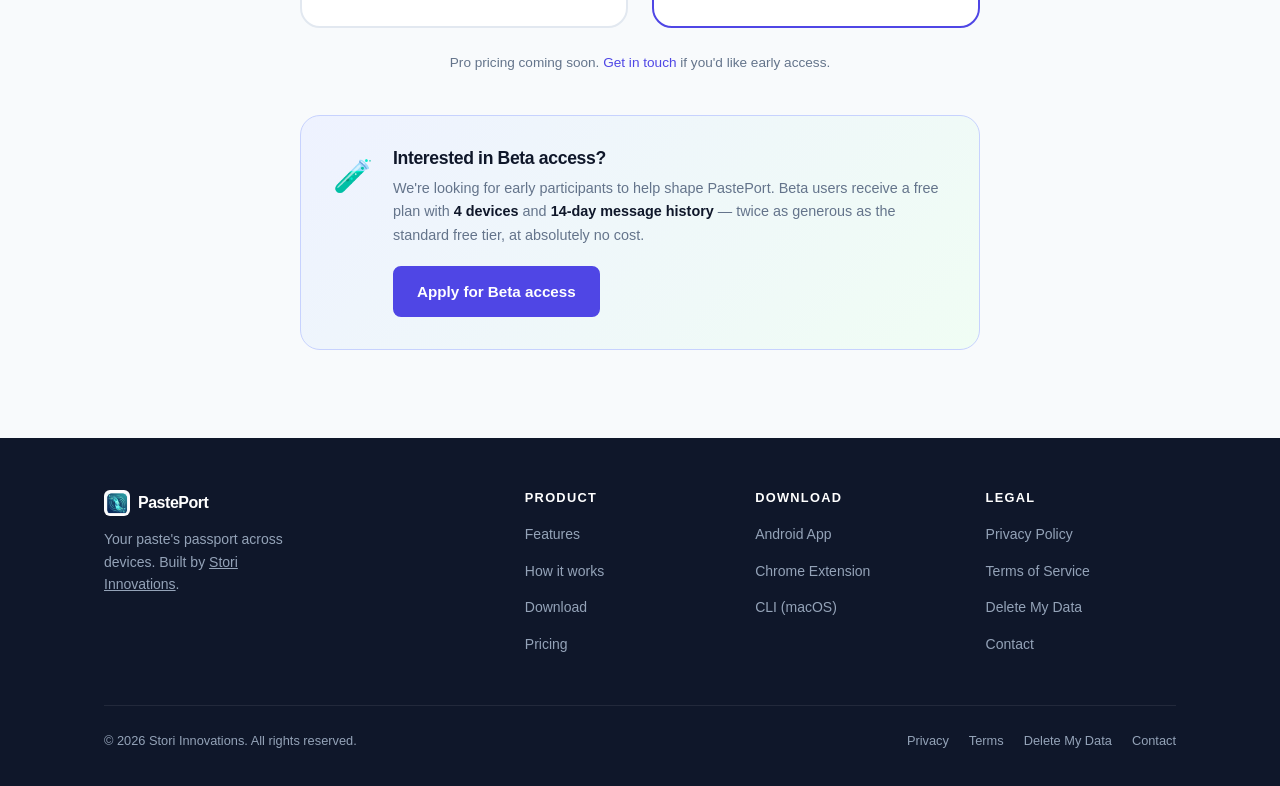
==== commit 12fcab98: "updated logo" ====
--- a/index.html
+++ b/index.html
@@ -11,7 +11,10 @@
   <meta property="og:url" content="https://pasteport.app">
   <meta name="theme-color" content="#4f46e5">
   <link rel="stylesheet" href="style.css">
-  <link rel="icon" href="data:image/svg+xml,<svg xmlns='http://www.w3.org/2000/svg' viewBox='0 0 32 32'><rect width='32' height='32' rx='7' fill='%234f46e5'/><text x='16' y='22' text-anchor='middle' fill='white' font-size='16' font-weight='bold' font-family='system-ui'>P</text></svg>">
+  <link rel="icon" type="image/png" sizes="16x16" href="favicon-16.png">
+  <link rel="icon" type="image/png" sizes="32x32" href="favicon-32.png">
+  <link rel="apple-touch-icon" href="icon-192.png">
+  <meta property="og:image" content="https://pasteport.app/logo-full.png">
 </head>
 <body>
 
@@ -19,7 +22,7 @@
   <div class="container">
     <nav class="nav" role="navigation" aria-label="Main navigation">
       <a href="/" class="nav-logo">
-        <span class="logo-mark">P</span>
+        <img src="icon-192.png" alt="" class="nav-logo-img" width="28" height="28">
         PastePort
         <span class="beta-tag">Beta</span>
       </a>
@@ -68,40 +71,152 @@
         </a>
       </div>
 
-      <div class="hero-devices" aria-hidden="true">
-        <div class="device-card">
-          <span class="device-icon">📱</span>
-          <div>
-            <div style="font-size:.7rem;color:var(--ink-muted);font-weight:600;text-transform:uppercase;letter-spacing:.06em">Android</div>
-            <div>My Phone</div>
-          </div>
-        </div>
-
-        <div class="transfer-arrow">
-          <div class="arrow-line"></div>
-          <div class="transfer-label">&lt; 2s</div>
-        </div>
-
-        <div class="device-card">
-          <span class="device-icon">💻</span>
-          <div>
-            <div style="font-size:.7rem;color:var(--ink-muted);font-weight:600;text-transform:uppercase;letter-spacing:.06em">Chrome</div>
-            <div>Work Laptop</div>
-          </div>
-        </div>
-
-        <div class="transfer-arrow">
-          <div class="arrow-line"></div>
-          <div class="transfer-label">&lt; 2s</div>
-        </div>
-
-        <div class="device-card">
-          <span class="device-icon">🖥️</span>
-          <div>
-            <div style="font-size:.7rem;color:var(--ink-muted);font-weight:600;text-transform:uppercase;letter-spacing:.06em">CLI</div>
-            <div>Terminal</div>
-          </div>
-        </div>
+      <!-- Port animation -->
+      <div class="hero-anim-wrap" aria-hidden="true">
+        <svg class="hero-anim" viewBox="0 0 720 210" xmlns="http://www.w3.org/2000/svg">
+          <defs>
+            <radialGradient id="hub-glow" cx="50%" cy="50%" r="50%">
+              <stop offset="0%" stop-color="#6366f1" stop-opacity="0.45"/>
+              <stop offset="60%" stop-color="#4f46e5" stop-opacity="0.12"/>
+              <stop offset="100%" stop-color="#4f46e5" stop-opacity="0"/>
+            </radialGradient>
+            <linearGradient id="chan-grad" x1="0%" y1="0%" x2="100%" y2="0%">
+              <stop offset="0%" stop-color="#4f46e5" stop-opacity="0"/>
+              <stop offset="25%" stop-color="#4f46e5" stop-opacity="0.5"/>
+              <stop offset="75%" stop-color="#4f46e5" stop-opacity="0.5"/>
+              <stop offset="100%" stop-color="#4f46e5" stop-opacity="0"/>
+            </linearGradient>
+            <clipPath id="anim-clip">
+              <rect width="720" height="210"/>
+            </clipPath>
+          </defs>
+
+          <g clip-path="url(#anim-clip)">
+
+            <!-- ── Left Device: Phone ── -->
+            <g transform="translate(28,46)">
+              <rect width="68" height="116" rx="12" fill="white" stroke="#e2e8f0" stroke-width="1.5"/>
+              <rect x="20" y="5" width="28" height="5" rx="2.5" fill="#e2e8f0"/>
+              <rect x="4" y="16" width="60" height="86" rx="4" fill="#f8fafc"/>
+              <rect x="9" y="22" width="44" height="5" rx="2.5" fill="#eef2ff"/>
+              <rect x="9" y="32" width="50" height="5" rx="2.5" fill="#f0fdf4"/>
+              <rect x="9" y="42" width="36" height="5" rx="2.5" fill="#fdf4ff"/>
+              <rect x="9" y="52" width="48" height="5" rx="2.5" fill="#fff7ed"/>
+              <rect x="9" y="62" width="40" height="5" rx="2.5" fill="#eef2ff"/>
+              <circle cx="34" cy="90" r="10" fill="#4f46e5"/>
+              <text x="34" y="94" text-anchor="middle" fill="white" font-size="10" font-family="system-ui">↑</text>
+              <rect x="20" y="108" width="28" height="3" rx="1.5" fill="#e2e8f0"/>
+            </g>
+            <text x="62" y="182" text-anchor="middle" fill="#94a3b8" font-size="9" font-family="system-ui" font-weight="600" letter-spacing="1.5">ANDROID</text>
+
+            <!-- ── Left Channel ── -->
+            <line x1="97" y1="104" x2="286" y2="104" stroke="url(#chan-grad)" stroke-width="1.5"/>
+            <circle cx="128" cy="104" r="2" fill="#c7d2fe" opacity="0.7"/>
+            <circle cx="163" cy="104" r="2" fill="#c7d2fe" opacity="0.7"/>
+            <circle cx="198" cy="104" r="2" fill="#c7d2fe" opacity="0.7"/>
+            <circle cx="233" cy="104" r="2" fill="#c7d2fe" opacity="0.7"/>
+            <circle cx="268" cy="104" r="2" fill="#c7d2fe" opacity="0.7"/>
+
+            <!-- ── Port Hub (center x=360, y=104) ── -->
+            <g transform="translate(360,104)">
+              <circle r="75" fill="url(#hub-glow)"/>
+              <!-- Outer spinning dashed ring -->
+              <circle r="54" fill="none" stroke="#6366f1" stroke-width="1" stroke-dasharray="6 5" opacity="0.3">
+                <animateTransform attributeName="transform" type="rotate" from="0" to="360" dur="22s" repeatCount="indefinite"/>
+              </circle>
+              <!-- Counter-spinning inner dashed ring -->
+              <circle r="44" fill="none" stroke="#4f46e5" stroke-width="0.75" stroke-dasharray="3 7" opacity="0.2">
+                <animateTransform attributeName="transform" type="rotate" from="360" to="0" dur="16s" repeatCount="indefinite"/>
+              </circle>
+              <!-- Solid border ring -->
+              <circle r="36" fill="none" stroke="#4f46e5" stroke-width="1.5" opacity="0.55"/>
+              <!-- Dark inner disc -->
+              <circle r="28" fill="#0f172a" stroke="#6366f1" stroke-width="1.5"/>
+              <!-- Inner decorative ring -->
+              <circle r="16" fill="none" stroke="#818cf8" stroke-width="1" opacity="0.6"/>
+              <!-- 8-directional connector lines (evokes logo) -->
+              <line x1="0" y1="-16" x2="0" y2="-28" stroke="#818cf8" stroke-width="1.5" stroke-linecap="round" opacity="0.7"/>
+              <line x1="0" y1="16" x2="0" y2="28" stroke="#818cf8" stroke-width="1.5" stroke-linecap="round" opacity="0.7"/>
+              <line x1="-16" y1="0" x2="-28" y2="0" stroke="#818cf8" stroke-width="1.5" stroke-linecap="round" opacity="0.7"/>
+              <line x1="16" y1="0" x2="28" y2="0" stroke="#818cf8" stroke-width="1.5" stroke-linecap="round" opacity="0.7"/>
+              <line x1="-11" y1="-11" x2="-20" y2="-20" stroke="#818cf8" stroke-width="1" stroke-linecap="round" opacity="0.4"/>
+              <line x1="11" y1="-11" x2="20" y2="-20" stroke="#818cf8" stroke-width="1" stroke-linecap="round" opacity="0.4"/>
+              <line x1="-11" y1="11" x2="-20" y2="20" stroke="#818cf8" stroke-width="1" stroke-linecap="round" opacity="0.4"/>
+              <line x1="11" y1="11" x2="20" y2="20" stroke="#818cf8" stroke-width="1" stroke-linecap="round" opacity="0.4"/>
+              <!-- Pulsing center dot -->
+              <circle r="7" fill="#4f46e5">
+                <animate attributeName="r" values="7;10;7" dur="2s" repeatCount="indefinite"/>
+                <animate attributeName="opacity" values="1;0.65;1" dur="2s" repeatCount="indefinite"/>
+              </circle>
+              <circle r="3" fill="#a5b4fc"/>
+            </g>
+            <text x="360" y="182" text-anchor="middle" fill="#4f46e5" font-size="9" font-family="system-ui" font-weight="700" letter-spacing="2">PASTEPORT</text>
+
+            <!-- ── Right Channel ── -->
+            <line x1="434" y1="104" x2="623" y2="104" stroke="url(#chan-grad)" stroke-width="1.5"/>
+            <circle cx="452" cy="104" r="2" fill="#c7d2fe" opacity="0.7"/>
+            <circle cx="487" cy="104" r="2" fill="#c7d2fe" opacity="0.7"/>
+            <circle cx="522" cy="104" r="2" fill="#c7d2fe" opacity="0.7"/>
+            <circle cx="557" cy="104" r="2" fill="#c7d2fe" opacity="0.7"/>
+            <circle cx="592" cy="104" r="2" fill="#c7d2fe" opacity="0.7"/>
+
+            <!-- ── Right Device: Laptop ── -->
+            <g transform="translate(622,52)">
+              <rect width="82" height="62" rx="5" fill="white" stroke="#e2e8f0" stroke-width="1.5"/>
+              <rect x="4" y="4" width="74" height="52" rx="3" fill="#f8fafc"/>
+              <rect x="10" y="10" width="55" height="5" rx="2.5" fill="#eef2ff"/>
+              <rect x="10" y="19" width="62" height="5" rx="2.5" fill="#f0fdf4"/>
+              <rect x="10" y="28" width="45" height="5" rx="2.5" fill="#fdf4ff"/>
+              <rect x="10" y="37" width="50" height="5" rx="2.5" fill="#fff7ed"/>
+              <circle cx="41" cy="1.5" r="1.5" fill="#e2e8f0"/>
+              <rect x="-8" y="64" width="98" height="12" rx="4" fill="#f1f5f9" stroke="#e2e8f0" stroke-width="1.5"/>
+              <rect x="28" y="60" width="26" height="4" rx="2" fill="#e2e8f0"/>
+            </g>
+            <text x="663" y="182" text-anchor="middle" fill="#94a3b8" font-size="9" font-family="system-ui" font-weight="600" letter-spacing="1.5">LAPTOP</text>
+
+            <!-- ── Flowing Content Packets ──
+                 Journey: translateX(-150) → translateX(875), 1025px in 4s.
+                 4 packets staggered 1s apart via negative delays.
+                 Packet inner group translate(-20, 90) so rect top = 90, center = 104. -->
+
+            <!-- Packet 1: URL link (indigo) -->
+            <g class="pkt" style="animation-delay:0s">
+              <g transform="translate(-20,90)">
+                <rect width="128" height="28" rx="14" fill="#eef2ff" stroke="#c7d2fe" stroke-width="1"/>
+                <text x="13" y="19" font-size="13" font-family="system-ui">🔗</text>
+                <text x="31" y="19" fill="#4f46e5" font-size="10" font-family="system-ui" font-weight="700">notion.so/notes</text>
+              </g>
+            </g>
+
+            <!-- Packet 2: Text snippet (green) -->
+            <g class="pkt" style="animation-delay:-1s">
+              <g transform="translate(-20,90)">
+                <rect width="130" height="28" rx="14" fill="#f0fdf4" stroke="#bbf7d0" stroke-width="1"/>
+                <text x="13" y="19" font-size="13" font-family="system-ui">📝</text>
+                <text x="31" y="19" fill="#059669" font-size="10" font-family="system-ui" font-weight="700">Meeting at 3pm</text>
+              </g>
+            </g>
+
+            <!-- Packet 3: File (orange) -->
+            <g class="pkt" style="animation-delay:-2s">
+              <g transform="translate(-20,90)">
+                <rect width="120" height="28" rx="14" fill="#fff7ed" stroke="#fed7aa" stroke-width="1"/>
+                <text x="13" y="19" font-size="13" font-family="system-ui">📄</text>
+                <text x="31" y="19" fill="#ea580c" font-size="10" font-family="system-ui" font-weight="700">contract.pdf</text>
+              </g>
+            </g>
+
+            <!-- Packet 4: Image (purple) -->
+            <g class="pkt" style="animation-delay:-3s">
+              <g transform="translate(-20,90)">
+                <rect width="136" height="28" rx="14" fill="#fdf4ff" stroke="#e9d5ff" stroke-width="1"/>
+                <text x="13" y="19" font-size="13" font-family="system-ui">🖼️</text>
+                <text x="31" y="19" fill="#9333ea" font-size="10" font-family="system-ui" font-weight="700">screenshot.png</text>
+              </g>
+            </g>
+
+          </g><!-- /clip -->
+        </svg>
       </div>
     </div>
   </section>
@@ -185,6 +300,112 @@
           </div>
         </li>
       </ol>
+    </div>
+  </section>
+
+  <!-- Use Cases -->
+  <section class="section section-alt" id="use-cases">
+    <div class="container">
+      <span class="section-label">Use Cases</span>
+      <h2 class="section-title">Made for real-world moments</h2>
+      <p class="section-lead">PastePort slots into the gaps in your day — the small frustrations you've learned to live with.</p>
+
+      <div class="use-cases-grid">
+        <div class="use-case-card">
+          <div class="use-case-scenario">📱 → 💻 Mobile to Desktop</div>
+          <h3>Found it on your phone, need it on your laptop</h3>
+          <p>Spotted an article, map link, or product page during your commute? PastePort it — it's waiting in your browser by the time you sit down.</p>
+        </div>
+
+        <div class="use-case-card">
+          <div class="use-case-scenario">⌨️ Developer workflows</div>
+          <h3>Moving credentials and config between machines</h3>
+          <p>Copy a connection string, API key, or SSH snippet from one machine. Paste it directly in your terminal on another — no emailing yourself, no Slack DMs to self.</p>
+        </div>
+
+        <div class="use-case-card">
+          <div class="use-case-scenario">📸 Quick photo transfer</div>
+          <h3>Phone photos on your desktop, instantly</h3>
+          <p>Snap a screenshot or photo on Android. It appears on your Mac without AirDrop negotiations, USB cables, or signing into Google Photos.</p>
+        </div>
+
+        <div class="use-case-card">
+          <div class="use-case-scenario">✍️ Compose and post</div>
+          <h3>Draft on your keyboard, post from your phone</h3>
+          <p>Write a long caption, tweet, or message on your real keyboard. Send it to your phone and post directly — no copy-pasting through a notes app.</p>
+        </div>
+
+        <div class="use-case-card">
+          <div class="use-case-scenario">🗺️ Cross-device navigation</div>
+          <h3>Get directions from phone to big screen</h3>
+          <p>Found a venue or route on your phone? Send the address to your browser and open it in Google Maps on your laptop for a proper look before you leave.</p>
+        </div>
+
+        <div class="use-case-card">
+          <div class="use-case-scenario">🔐 Secure credential moves</div>
+          <h3>Move passwords without typing them twice</h3>
+          <p>Need to enter a credential on a different device? Send it end-to-end encrypted from your password manager directly to where you need it.</p>
+        </div>
+      </div>
+    </div>
+  </section>
+
+  <!-- Testimonials -->
+  <section class="section" id="testimonials">
+    <div class="container">
+      <span class="section-label">Early Users</span>
+      <h2 class="section-title">What people are saying</h2>
+      <p class="section-lead">Beta users across different workflows, all with the same problem.</p>
+
+      <div class="testimonials-grid">
+        <div class="testimonial-card">
+          <div class="testimonial-stars">★★★★★</div>
+          <p class="testimonial-quote">"I copy config values and API keys between my terminal and phone constantly. PastePort is the first tool that doesn't make this painful. It's embarrassingly fast."</p>
+          <div class="testimonial-author">
+            <div class="testimonial-avatar">👨‍💻</div>
+            <div>
+              <div class="testimonial-name">Alex M.</div>
+              <div class="testimonial-role">Freelance Developer</div>
+            </div>
+          </div>
+        </div>
+
+        <div class="testimonial-card">
+          <div class="testimonial-stars">★★★★★</div>
+          <p class="testimonial-quote">"I work across a MacBook, iPad, and iPhone every single day. PastePort is the missing piece — it just works, and I never have to think about how."</p>
+          <div class="testimonial-author">
+            <div class="testimonial-avatar">👩‍🎨</div>
+            <div>
+              <div class="testimonial-name">Sarah K.</div>
+              <div class="testimonial-role">UX Designer</div>
+            </div>
+          </div>
+        </div>
+
+        <div class="testimonial-card">
+          <div class="testimonial-stars">★★★★★</div>
+          <p class="testimonial-quote">"Emailing myself links from my phone used to be my embarrassing little habit. PastePort killed it on day one. I don't know why this tool didn't exist before."</p>
+          <div class="testimonial-author">
+            <div class="testimonial-avatar">🧑‍🔬</div>
+            <div>
+              <div class="testimonial-name">James T.</div>
+              <div class="testimonial-role">Research Scientist</div>
+            </div>
+          </div>
+        </div>
+
+        <div class="testimonial-card">
+          <div class="testimonial-stars">★★★★★</div>
+          <p class="testimonial-quote">"The end-to-end encryption is what sold me. I move sensitive content and passwords between devices every day — I needed to know nobody else could see it."</p>
+          <div class="testimonial-author">
+            <div class="testimonial-avatar">👩‍💼</div>
+            <div>
+              <div class="testimonial-name">Priya L.</div>
+              <div class="testimonial-role">Product Manager</div>
+            </div>
+          </div>
+        </div>
+      </div>
     </div>
   </section>
 
@@ -432,7 +653,7 @@
     <div class="footer-grid">
       <div class="footer-brand">
         <a href="/" class="nav-logo">
-          <span class="logo-mark">P</span>
+          <img src="icon-192.png" alt="" class="nav-logo-img" width="26" height="26">
           PastePort
         </a>
         <p>Your paste's passport across devices. Built by <a href="https://storiinnovations.com" style="color:#94a3b8;text-decoration:underline" target="_blank" rel="noopener">Stori Innovations</a>.</p>
--- a/style.css
+++ b/style.css
@@ -1088,6 +1088,149 @@
   margin-block: 16px;
   font-size: .9rem;
   color: var(--ink-body);
+}
+
+/* ── Nav logo image ─────────────────────── */
+.nav-logo-img {
+  border-radius: 6px;
+  flex-shrink: 0;
+  display: block;
+}
+
+/* ── Port animation (hero) ──────────────── */
+.hero-anim-wrap {
+  margin-top: 60px;
+  max-width: 720px;
+  margin-inline: auto;
+  overflow: hidden;
+  border-radius: var(--radius-xl);
+  background: linear-gradient(160deg, #f0f4ff 0%, #fafbff 100%);
+  border: 1px solid var(--border);
+  padding: 8px 0 4px;
+}
+
+.hero-anim {
+  width: 100%;
+  height: auto;
+  display: block;
+}
+
+.pkt {
+  animation: flow-pkt 4s linear infinite;
+}
+
+@keyframes flow-pkt {
+  from { transform: translateX(-150px); }
+  to   { transform: translateX(875px); }
+}
+
+/* ── Use Cases ───────────────────────────── */
+.use-cases-grid {
+  display: grid;
+  grid-template-columns: repeat(auto-fit, minmax(280px, 1fr));
+  gap: 20px;
+  margin-top: 48px;
+}
+
+.use-case-card {
+  background: var(--white);
+  border: 1px solid var(--border);
+  border-radius: var(--radius-lg);
+  padding: 24px 26px;
+  box-shadow: var(--shadow-sm);
+  transition: box-shadow .2s, transform .2s;
+}
+
+.use-case-card:hover {
+  box-shadow: var(--shadow);
+  transform: translateY(-2px);
+}
+
+.use-case-scenario {
+  font-size: .72rem;
+  font-weight: 700;
+  color: var(--accent);
+  text-transform: uppercase;
+  letter-spacing: .08em;
+  margin-bottom: 10px;
+}
+
+.use-case-card h3 {
+  font-size: .95rem;
+  font-weight: 700;
+  color: var(--ink);
+  margin-bottom: 8px;
+}
+
+.use-case-card p {
+  font-size: .875rem;
+  color: var(--ink-muted);
+  line-height: 1.65;
+}
+
+/* ── Testimonials ────────────────────────── */
+.testimonials-grid {
+  display: grid;
+  grid-template-columns: repeat(auto-fit, minmax(300px, 1fr));
+  gap: 24px;
+  margin-top: 48px;
+}
+
+.testimonial-card {
+  background: var(--white);
+  border: 1px solid var(--border);
+  border-radius: var(--radius-lg);
+  padding: 28px;
+  box-shadow: var(--shadow-sm);
+  display: flex;
+  flex-direction: column;
+}
+
+.testimonial-stars {
+  color: #f59e0b;
+  font-size: .9rem;
+  letter-spacing: 2px;
+  margin-bottom: 14px;
+}
+
+.testimonial-quote {
+  font-size: .925rem;
+  color: var(--ink-body);
+  line-height: 1.7;
+  font-style: italic;
+  flex: 1;
+  margin-bottom: 20px;
+}
+
+.testimonial-author {
+  display: flex;
+  align-items: center;
+  gap: 12px;
+}
+
+.testimonial-avatar {
+  width: 42px;
+  height: 42px;
+  border-radius: 50%;
+  background: var(--accent-bg);
+  border: 2px solid var(--border);
+  display: flex;
+  align-items: center;
+  justify-content: center;
+  font-size: 1.1rem;
+  flex-shrink: 0;
+}
+
+.testimonial-name {
+  font-size: .875rem;
+  font-weight: 700;
+  color: var(--ink);
+}
+
+.testimonial-role {
+  font-size: .775rem;
+  color: var(--ink-muted);
+  margin-top: 1px;
 }
 
 /* ── Responsive ──────────────────────────── */
@@ -1147,4 +1290,7 @@
   .steps { grid-template-columns: 1fr; }
   .platform-grid { grid-template-columns: 1fr; }
   .beta-callout { flex-direction: column; gap: 12px; padding: 24px; }
-}
+  .use-cases-grid { grid-template-columns: 1fr; }
+  .testimonials-grid { grid-template-columns: 1fr; }
+  .hero-anim-wrap { border-radius: var(--radius-lg); }
+}
